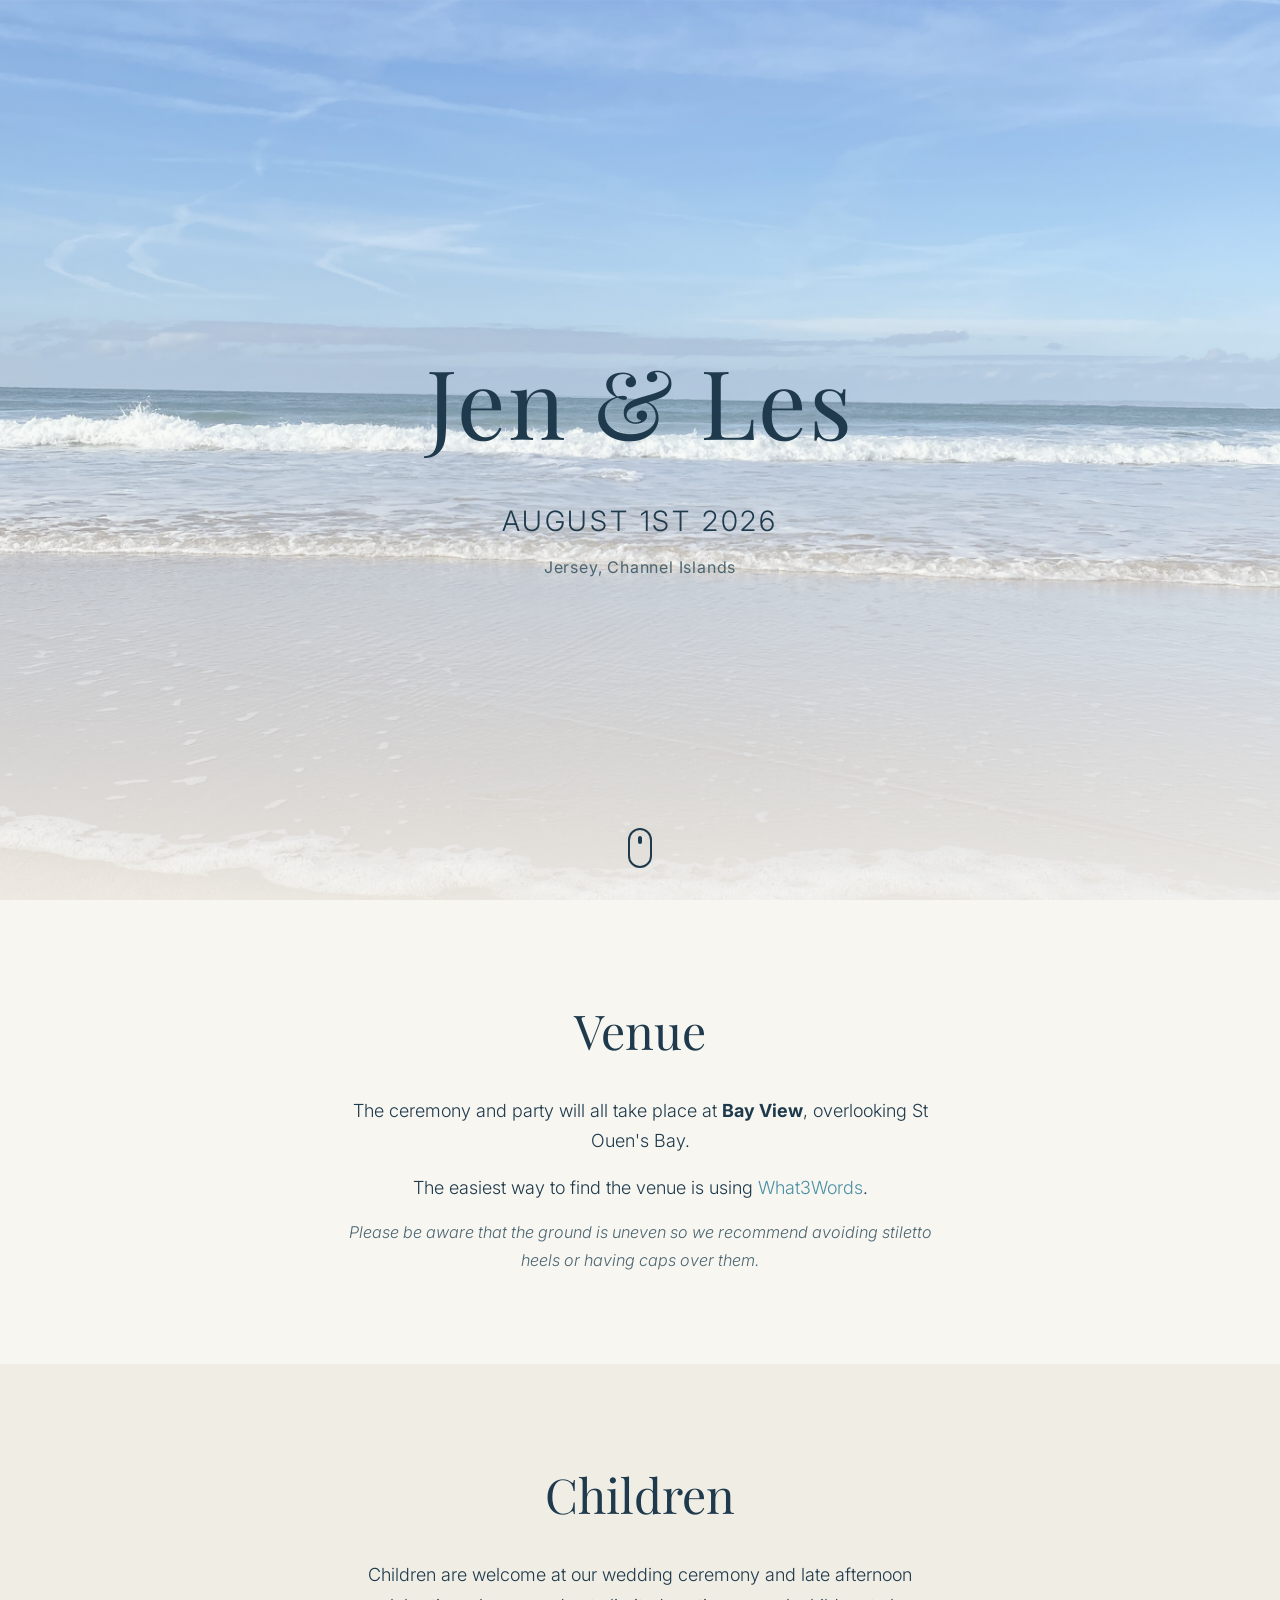
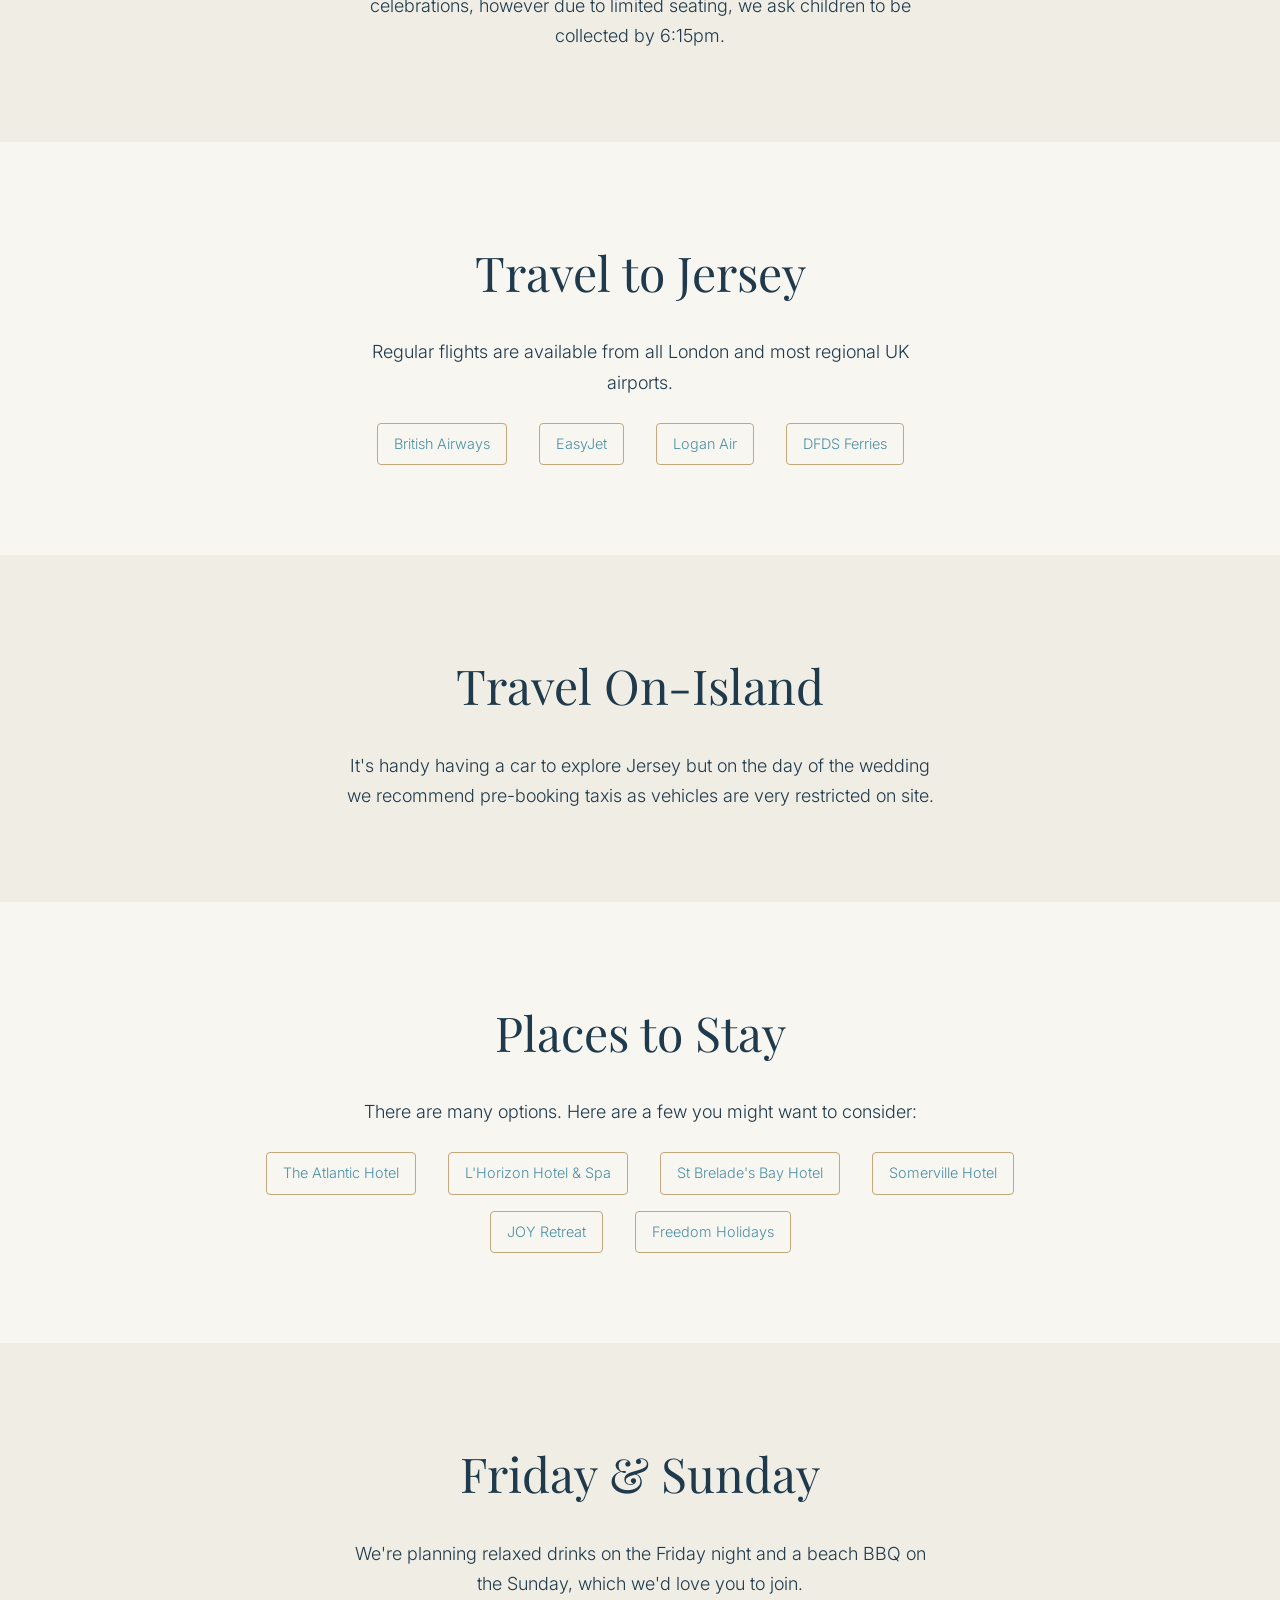
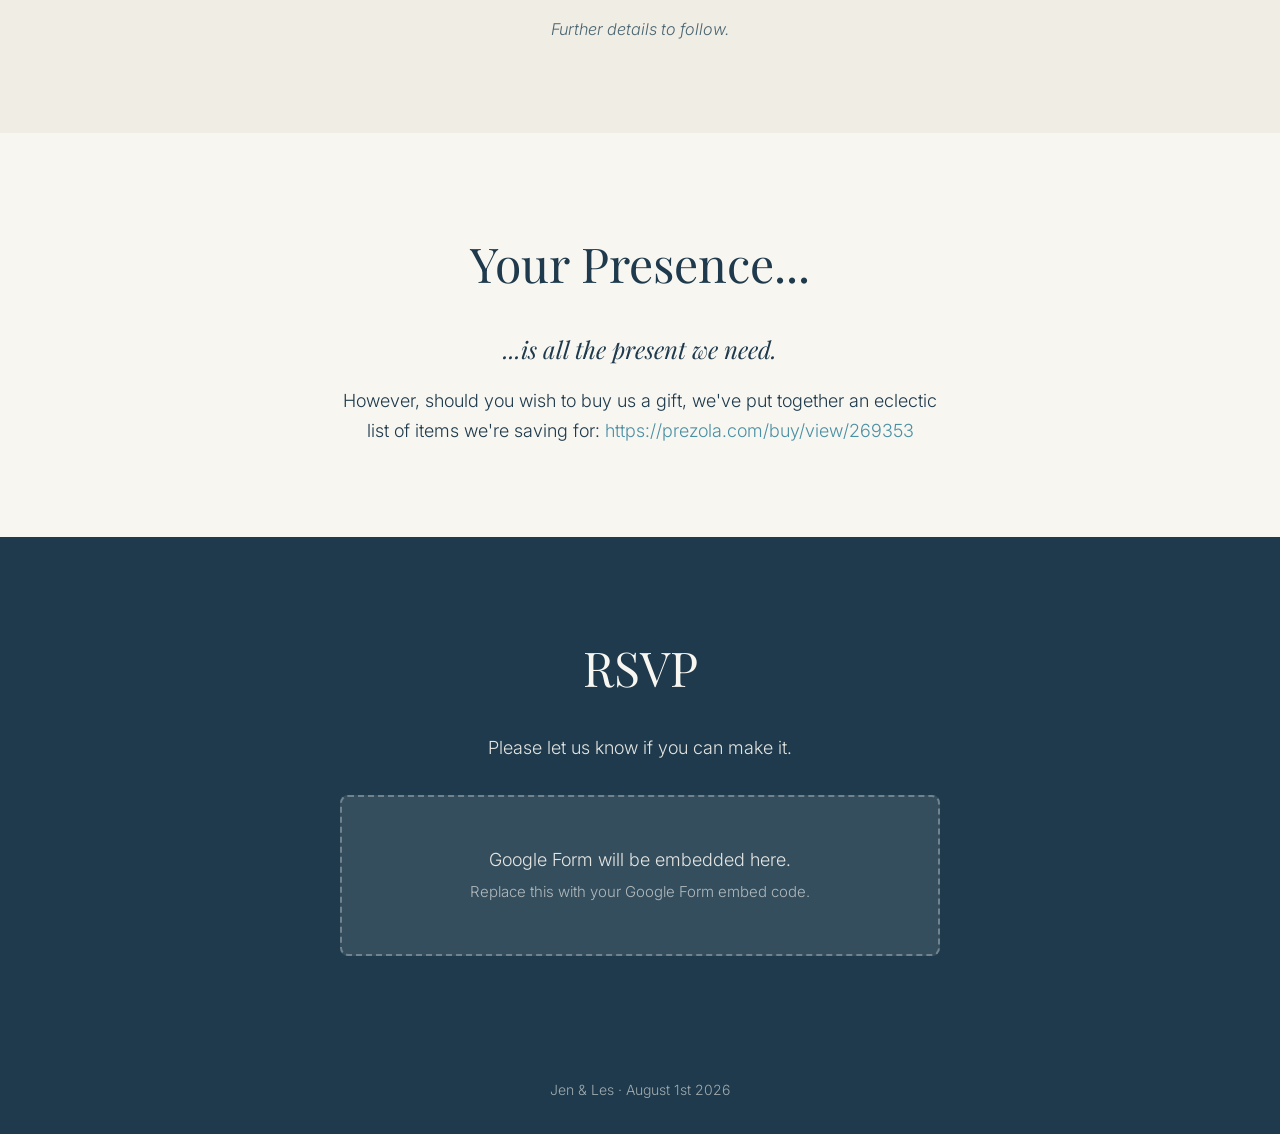
==== docs/index.html @ fc57c2e5 "Move gh pages folder" ====
<!DOCTYPE html>
<html lang="en">
<head>
  <meta charset="UTF-8">
  <meta name="viewport" content="width=device-width, initial-scale=1.0">
  <title>Jen & Les | August 1st 2026</title>
  <link rel="preconnect" href="https://fonts.googleapis.com">
  <link rel="preconnect" href="https://fonts.gstatic.com" crossorigin>
  <link href="https://fonts.googleapis.com/css2?family=Playfair+Display:wght@400;500;600&family=Inter:wght@300;400;500&display=swap" rel="stylesheet">
  <link rel="stylesheet" href="styles.css">
</head>
<body>
  <!-- Navigation -->
  <nav class="nav" id="nav">
    <div class="nav-inner">
      <a href="#venue">Venue</a>
      <a href="#travel">Travel</a>
      <a href="#stay">Stay</a>
      <a href="#weekend">Weekend</a>
      <a href="#rsvp">RSVP</a>
    </div>
  </nav>

  <!-- Hero Section -->
  <header class="hero" id="hero">
    <div class="hero-image-container">
      <img src="assets/IMG_8359.jpg" alt="Jersey beach" class="hero-image">
    </div>
    <div class="hero-content">
      <h1 class="hero-names">Jen & Les</h1>
      <p class="hero-date">August 1st 2026</p>
      <p class="hero-location">Jersey, Channel Islands</p>
    </div>
    <div class="scroll-indicator">
      <span></span>
    </div>
  </header>

  <main>
    <!-- Venue Section -->
    <section class="section" id="venue">
      <div class="section-content reveal">
        <h2>Venue</h2>
        <p>The ceremony and party will all take place at <strong>Bay View</strong>, overlooking St Ouen's Bay.</p>
        <p>The easiest way to find the venue is using <a href="https://what3words.com" target="_blank" rel="noopener">What3Words</a>.</p>
        <p class="note">Please be aware that the ground is uneven so we recommend avoiding stiletto heels or having caps over them.</p>
      </div>
    </section>

    <!-- Children Section -->
    <section class="section section-alt" id="children">
      <div class="section-content reveal">
        <h2>Children</h2>
        <p>Children are welcome at our wedding ceremony and late afternoon celebrations, however due to limited seating, we ask children to be collected by 6:15pm.</p>
      </div>
    </section>

    <!-- Travel Section -->
    <section class="section" id="travel">
      <div class="section-content reveal">
        <h2>Travel to Jersey</h2>
        <p>Regular flights are available from all London and most regional UK airports.</p>
        <div class="links-grid">
          <a href="https://www.britishairways.com" target="_blank" rel="noopener">British Airways</a>
          <a href="https://www.easyjet.com" target="_blank" rel="noopener">EasyJet</a>
          <a href="https://www.loganair.co.uk" target="_blank" rel="noopener">Logan Air</a>
          <a href="https://www.dfds.com" target="_blank" rel="noopener">DFDS Ferries</a>
        </div>
      </div>
    </section>

    <!-- On-Island Travel -->
    <section class="section section-alt" id="on-island">
      <div class="section-content reveal">
        <h2>Travel On-Island</h2>
        <p>It's handy having a car to explore Jersey but on the day of the wedding we recommend pre-booking taxis as vehicles are very restricted on site.</p>
      </div>
    </section>

    <!-- Places to Stay -->
    <section class="section" id="stay">
      <div class="section-content reveal">
        <h2>Places to Stay</h2>
        <p>There are many options. Here are a few you might want to consider:</p>
        <div class="links-grid">
          <a href="https://www.theatlantichotel.com" target="_blank" rel="noopener">The Atlantic Hotel</a>
          <a href="https://www.handpickedhotels.co.uk/lhorizon" target="_blank" rel="noopener">L'Horizon Hotel & Spa</a>
          <a href="https://www.stbreladeshotel.com" target="_blank" rel="noopener">St Brelade's Bay Hotel</a>
          <a href="https://www.somervillejersey.com" target="_blank" rel="noopener">Somerville Hotel</a>
          <a href="https://www.joyretreat.co.uk" target="_blank" rel="noopener">JOY Retreat</a>
          <a href="https://www.freedomholidays.je" target="_blank" rel="noopener">Freedom Holidays</a>
        </div>
      </div>
    </section>

    <!-- Weekend Plans -->
    <section class="section section-alt" id="weekend">
      <div class="section-content reveal">
        <h2>Friday & Sunday</h2>
        <p>We're planning relaxed drinks on the Friday night and a beach BBQ on the Sunday, which we'd love you to join.</p>
        <p class="note">Further details to follow.</p>
      </div>
    </section>

    <!-- Gift Note -->
    <section class="section" id="gift">
      <div class="section-content reveal">
        <h2>Your Presence...</h2>
        <p class="gift-text">...is all the present we need.</p>
        <p>However, should you wish to buy us a gift, we've put together an eclectic list of items we're saving for: <a href="https://prezola.com/buy/view/269353">https://prezola.com/buy/view/269353</a></p>
      </div>
    </section>

    <!-- RSVP Section -->
    <section class="section section-rsvp" id="rsvp">
      <div class="section-content reveal">
        <h2>RSVP</h2>
        <p>Please let us know if you can make it.</p>

        <!-- Google Form placeholder - replace with your embed code -->
        <div class="form-container">
          <p class="form-placeholder">
            Google Form will be embedded here.<br>
            <small>Replace this with your Google Form embed code.</small>
          </p>
          <!--
            To embed your Google Form:
            1. Create form at forms.google.com
            2. Click "Send" > Embed icon (<>)
            3. Copy the iframe code
            4. Replace the div.form-placeholder above with the iframe
          -->
        </div>
      </div>
    </section>
  </main>

  <!-- Footer -->
  <footer class="footer">
    <p>Jen & Les &middot; August 1st 2026</p>
  </footer>

  <script src="script.js"></script>
</body>
</html>
---- docs/styles.css ----
/* CSS Variables - Beach-inspired palette */
:root {
  --color-bg: #f8f6f1;
  --color-bg-alt: #f0ede5;
  --color-text: #1e3a4c;
  --color-text-light: #4a6572;
  --color-accent: #4a90a4;
  --color-accent-hover: #3a7a8e;
  --color-sand: #c4a77d;

  --font-serif: 'Playfair Display', Georgia, serif;
  --font-sans: 'Inter', -apple-system, BlinkMacSystemFont, sans-serif;

  --section-padding: clamp(4rem, 10vh, 8rem);
  --content-width: min(90%, 800px);
}

/* Reset & Base */
*, *::before, *::after {
  box-sizing: border-box;
  margin: 0;
  padding: 0;
}

html {
  scroll-behavior: smooth;
}

body {
  font-family: var(--font-sans);
  font-weight: 300;
  font-size: clamp(1rem, 2.5vw, 1.125rem);
  line-height: 1.7;
  color: var(--color-text);
  background-color: var(--color-bg);
}

/* Navigation */
.nav {
  position: fixed;
  top: 0;
  left: 0;
  right: 0;
  z-index: 100;
  padding: 1rem 2rem;
  background: rgba(248, 246, 241, 0.95);
  backdrop-filter: blur(10px);
  transform: translateY(-100%);
  transition: transform 0.3s ease;
}

.nav.visible {
  transform: translateY(0);
}

.nav-inner {
  max-width: 1200px;
  margin: 0 auto;
  display: flex;
  justify-content: center;
  gap: 2rem;
}

.nav a {
  color: var(--color-text);
  text-decoration: none;
  font-size: 0.875rem;
  font-weight: 400;
  letter-spacing: 0.05em;
  text-transform: uppercase;
  transition: color 0.2s ease;
}

.nav a:hover {
  color: var(--color-accent);
}

/* Hero Section */
.hero {
  position: relative;
  height: 100vh;
  min-height: 600px;
  display: flex;
  align-items: center;
  justify-content: center;
  overflow: hidden;
}

.hero-image-container {
  position: absolute;
  inset: 0;
  z-index: -1;
}

.hero-image {
  width: 100%;
  height: 100%;
  object-fit: cover;
  object-position: center;
  transform: scale(1.1);
  transition: transform 0.1s ease-out;
}

.hero::after {
  content: '';
  position: absolute;
  inset: 0;
  background: linear-gradient(
    to bottom,
    rgba(248, 246, 241, 0.3) 0%,
    rgba(248, 246, 241, 0.5) 50%,
    rgba(248, 246, 241, 0.9) 100%
  );
  z-index: -1;
}

.hero-content {
  text-align: center;
  padding: 2rem;
}

.hero-names {
  font-family: var(--font-serif);
  font-size: clamp(3rem, 10vw, 6rem);
  font-weight: 400;
  letter-spacing: 0.02em;
  margin-bottom: 1rem;
  color: var(--color-text);
}

.hero-date {
  font-size: clamp(1.25rem, 3vw, 1.75rem);
  font-weight: 300;
  letter-spacing: 0.1em;
  text-transform: uppercase;
  margin-bottom: 0.5rem;
  color: var(--color-text);
}

.hero-location {
  font-size: 1rem;
  font-weight: 400;
  color: var(--color-text-light);
  letter-spacing: 0.05em;
}

/* Scroll Indicator */
.scroll-indicator {
  position: absolute;
  bottom: 2rem;
  left: 50%;
  transform: translateX(-50%);
}

.scroll-indicator span {
  display: block;
  width: 24px;
  height: 40px;
  border: 2px solid var(--color-text);
  border-radius: 12px;
  position: relative;
}

.scroll-indicator span::after {
  content: '';
  position: absolute;
  top: 6px;
  left: 50%;
  transform: translateX(-50%);
  width: 4px;
  height: 8px;
  background: var(--color-text);
  border-radius: 2px;
  animation: scroll-hint 2s ease-in-out infinite;
}

@keyframes scroll-hint {
  0%, 100% { opacity: 1; transform: translateX(-50%) translateY(0); }
  50% { opacity: 0.3; transform: translateX(-50%) translateY(10px); }
}

/* Sections */
.section {
  padding: var(--section-padding) 0;
  background: var(--color-bg);
}

.section-alt {
  background: var(--color-bg-alt);
}

.section-content {
  width: var(--content-width);
  margin: 0 auto;
  text-align: center;
}

/* Reveal Animation */
.reveal {
  opacity: 0;
  transform: translateY(30px);
  transition: opacity 0.8s ease, transform 0.8s ease;
}

.reveal.active {
  opacity: 1;
  transform: translateY(0);
}

/* Typography */
h2 {
  font-family: var(--font-serif);
  font-size: clamp(2rem, 5vw, 3rem);
  font-weight: 400;
  margin-bottom: 1.5rem;
  color: var(--color-text);
}

p {
  margin-bottom: 1rem;
  max-width: 600px;
  margin-left: auto;
  margin-right: auto;
}

p:last-child {
  margin-bottom: 0;
}

.note {
  font-size: 0.9em;
  color: var(--color-text-light);
  font-style: italic;
}

.gift-text {
  font-family: var(--font-serif);
  font-size: 1.5rem;
  font-style: italic;
}

/* Links */
a {
  color: var(--color-accent);
  text-decoration: none;
  transition: color 0.2s ease;
}

a:hover {
  color: var(--color-accent-hover);
}

/* Links Grid */
.links-grid {
  display: flex;
  flex-wrap: wrap;
  justify-content: center;
  gap: 1rem 2rem;
  margin-top: 1.5rem;
}

.links-grid a {
  padding: 0.5rem 1rem;
  border: 1px solid var(--color-sand);
  border-radius: 4px;
  font-size: 0.9rem;
  transition: all 0.2s ease;
}

.links-grid a:hover {
  background: var(--color-accent);
  border-color: var(--color-accent);
  color: white;
}

/* RSVP Section */
.section-rsvp {
  background: var(--color-text);
  color: var(--color-bg);
}

.section-rsvp h2 {
  color: var(--color-bg);
}

.section-rsvp p {
  color: rgba(248, 246, 241, 0.9);
}

.form-container {
  margin-top: 2rem;
  width: 100%;
  max-width: 640px;
  margin-left: auto;
  margin-right: auto;
}

.form-container iframe {
  width: 100%;
  min-height: 800px;
  border: none;
  border-radius: 8px;
  background: white;
}

.form-placeholder {
  padding: 3rem 2rem;
  background: rgba(255, 255, 255, 0.1);
  border: 2px dashed rgba(255, 255, 255, 0.3);
  border-radius: 8px;
}

.form-placeholder small {
  opacity: 0.7;
}

/* Footer */
.footer {
  padding: 2rem;
  text-align: center;
  background: var(--color-text);
  color: rgba(248, 246, 241, 0.6);
  font-size: 0.875rem;
}

/* Responsive */
@media (max-width: 768px) {
  .nav-inner {
    gap: 1rem;
  }

  .nav a {
    font-size: 0.75rem;
  }

  .links-grid {
    flex-direction: column;
    gap: 0.75rem;
  }

  .links-grid a {
    width: 100%;
    max-width: 280px;
  }
}

@media (max-width: 480px) {
  .nav-inner {
    gap: 0.5rem;
    flex-wrap: wrap;
    justify-content: center;
  }
}
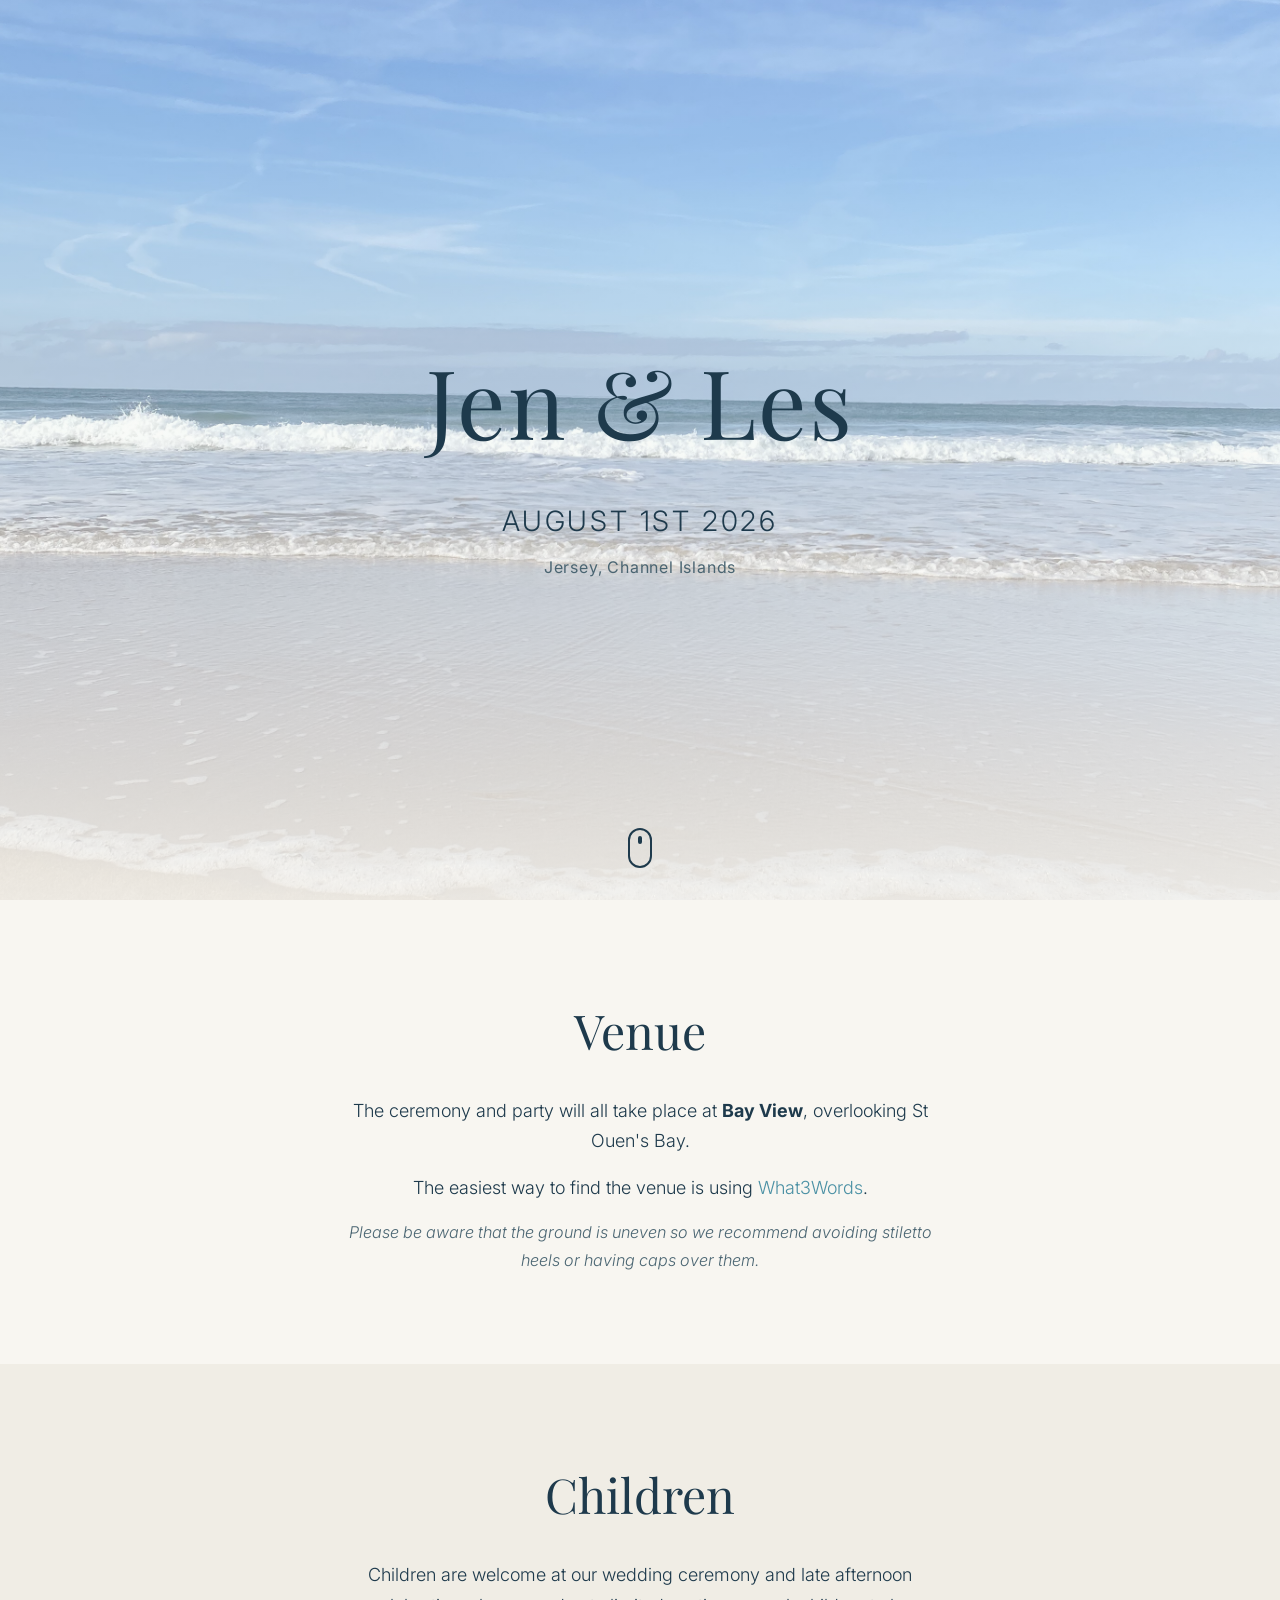
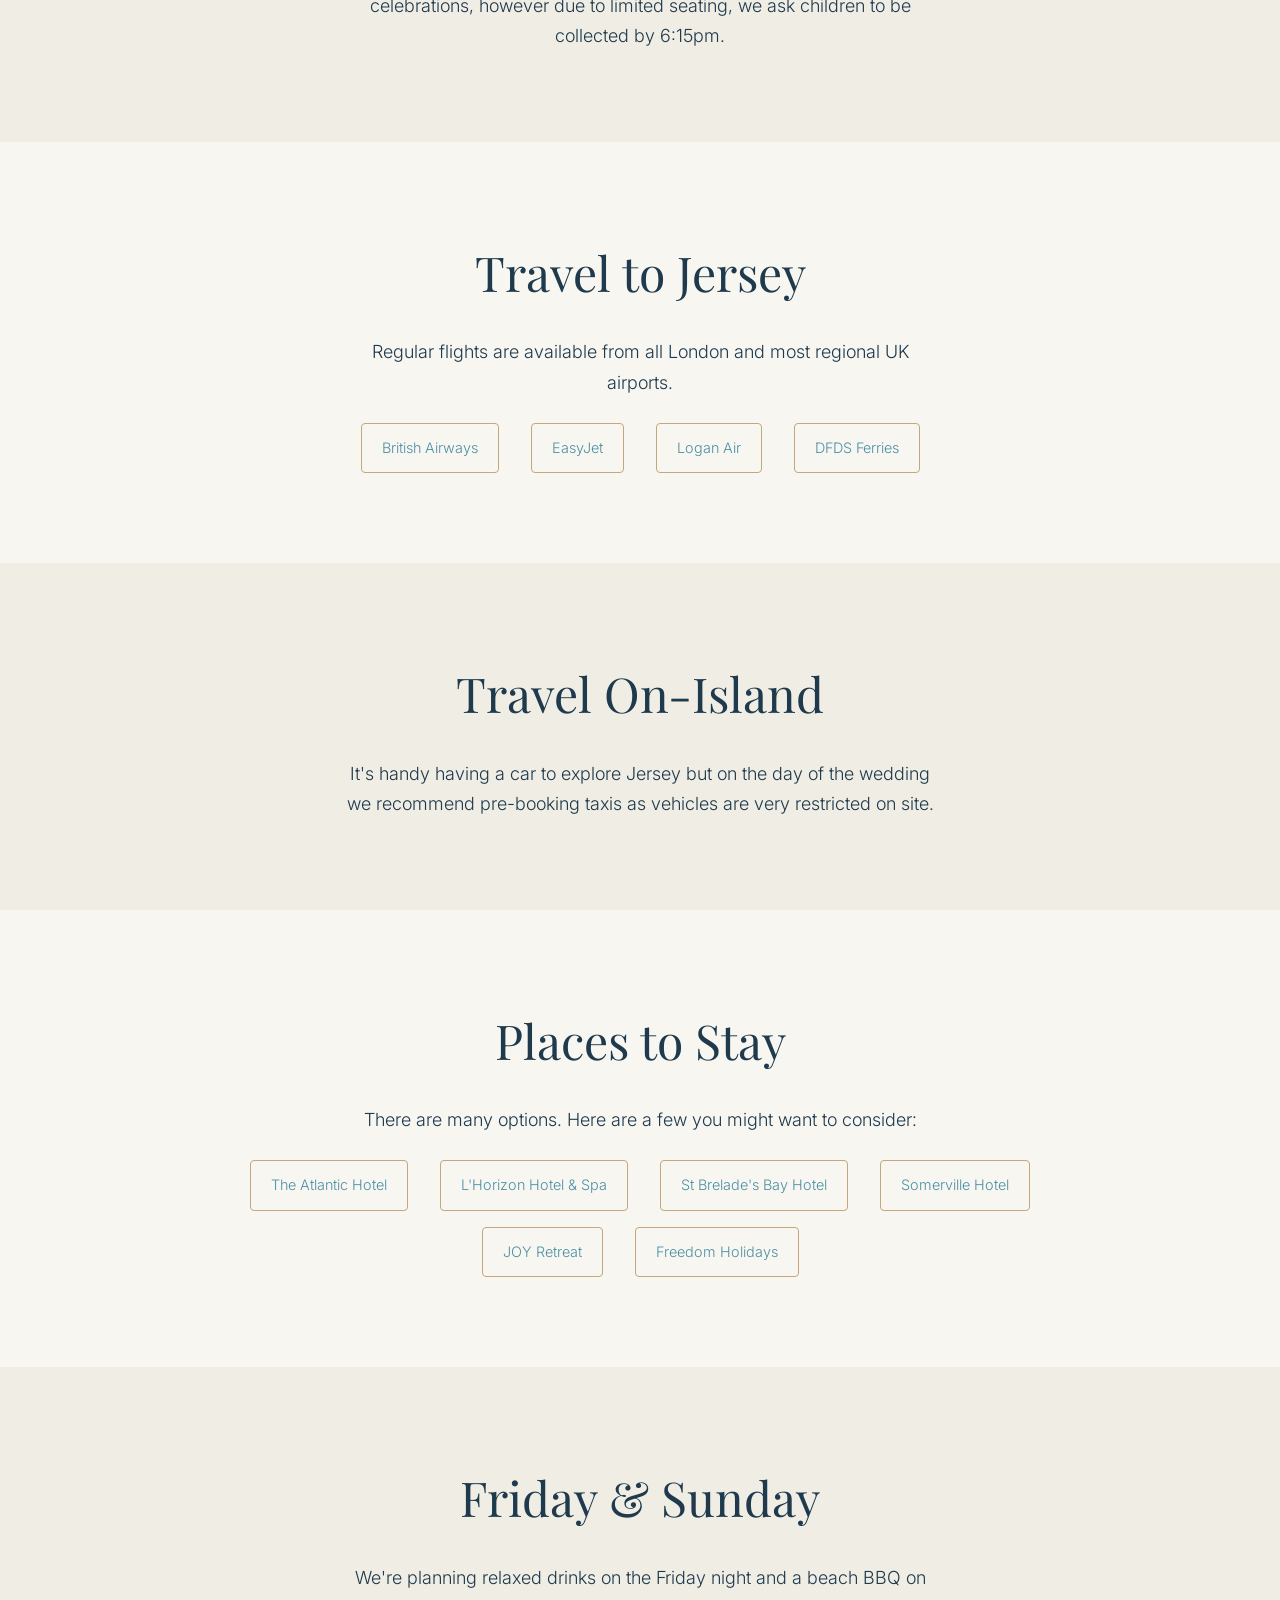
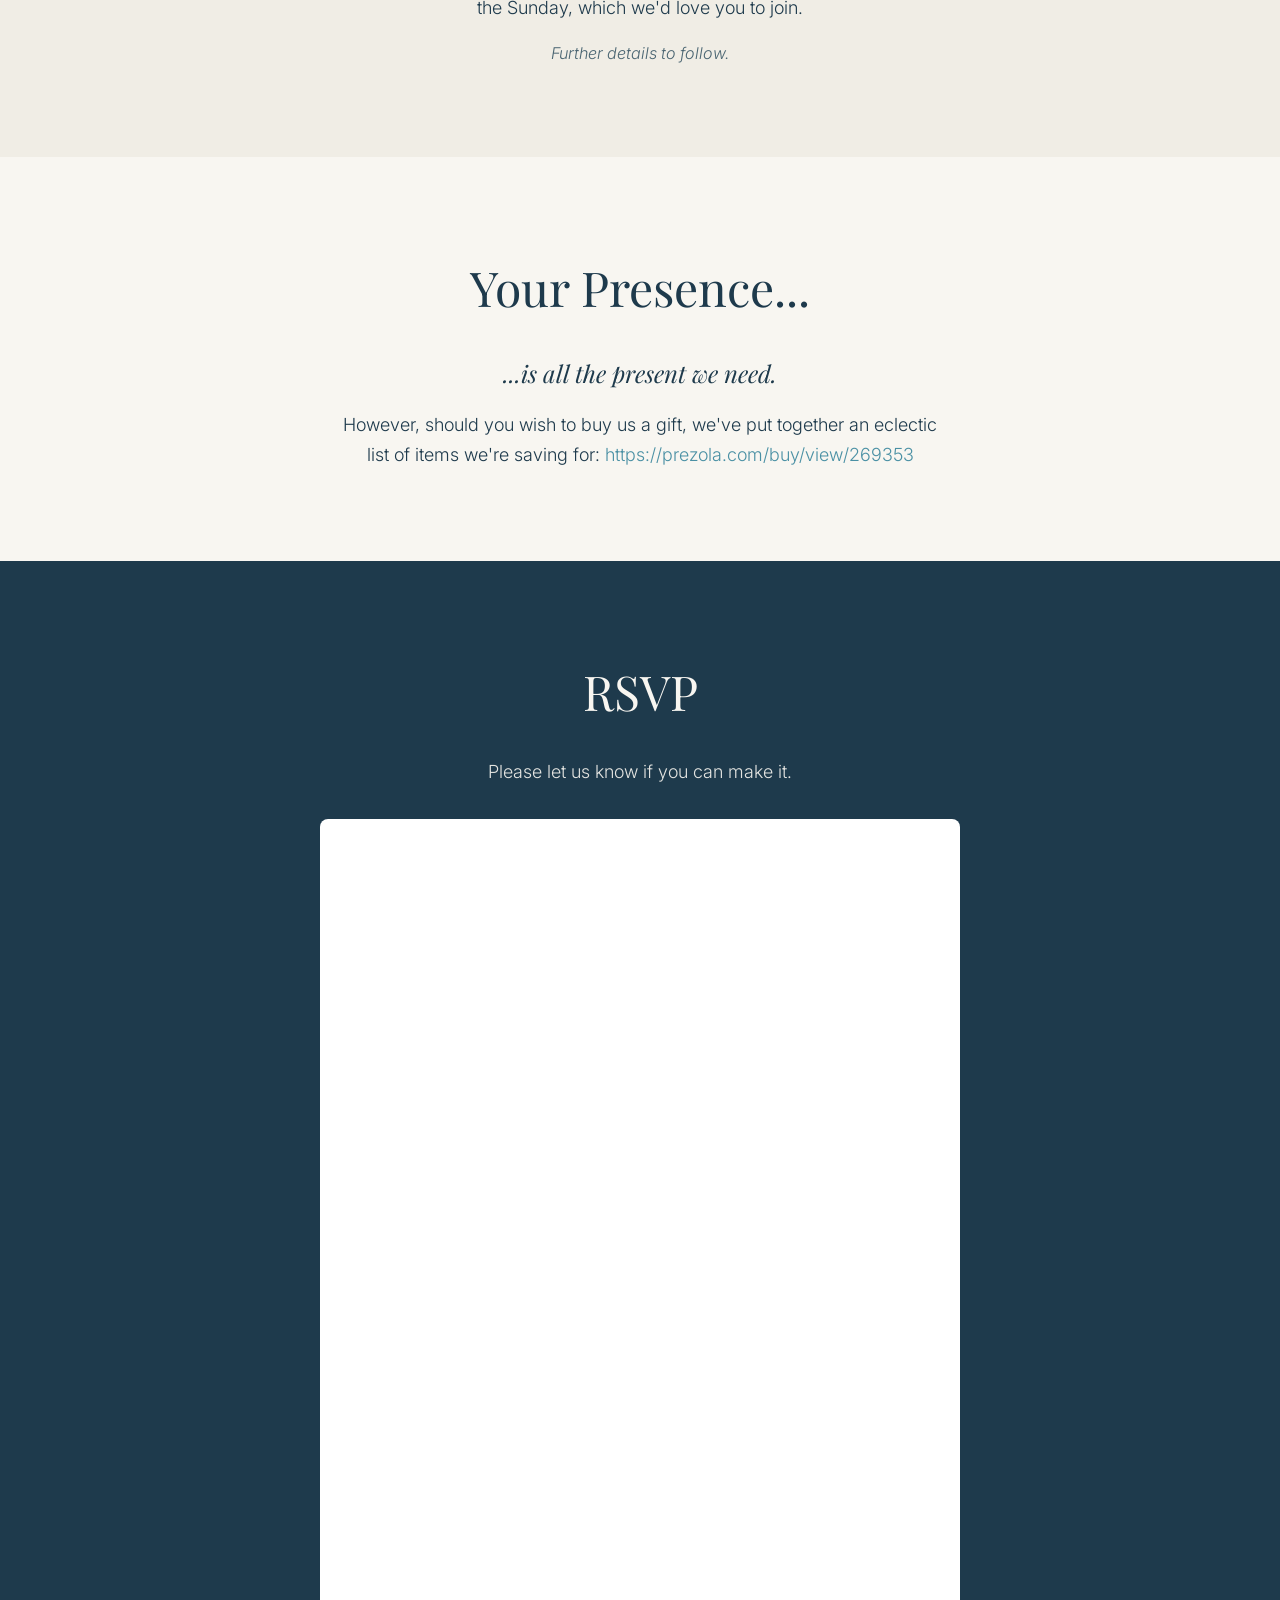
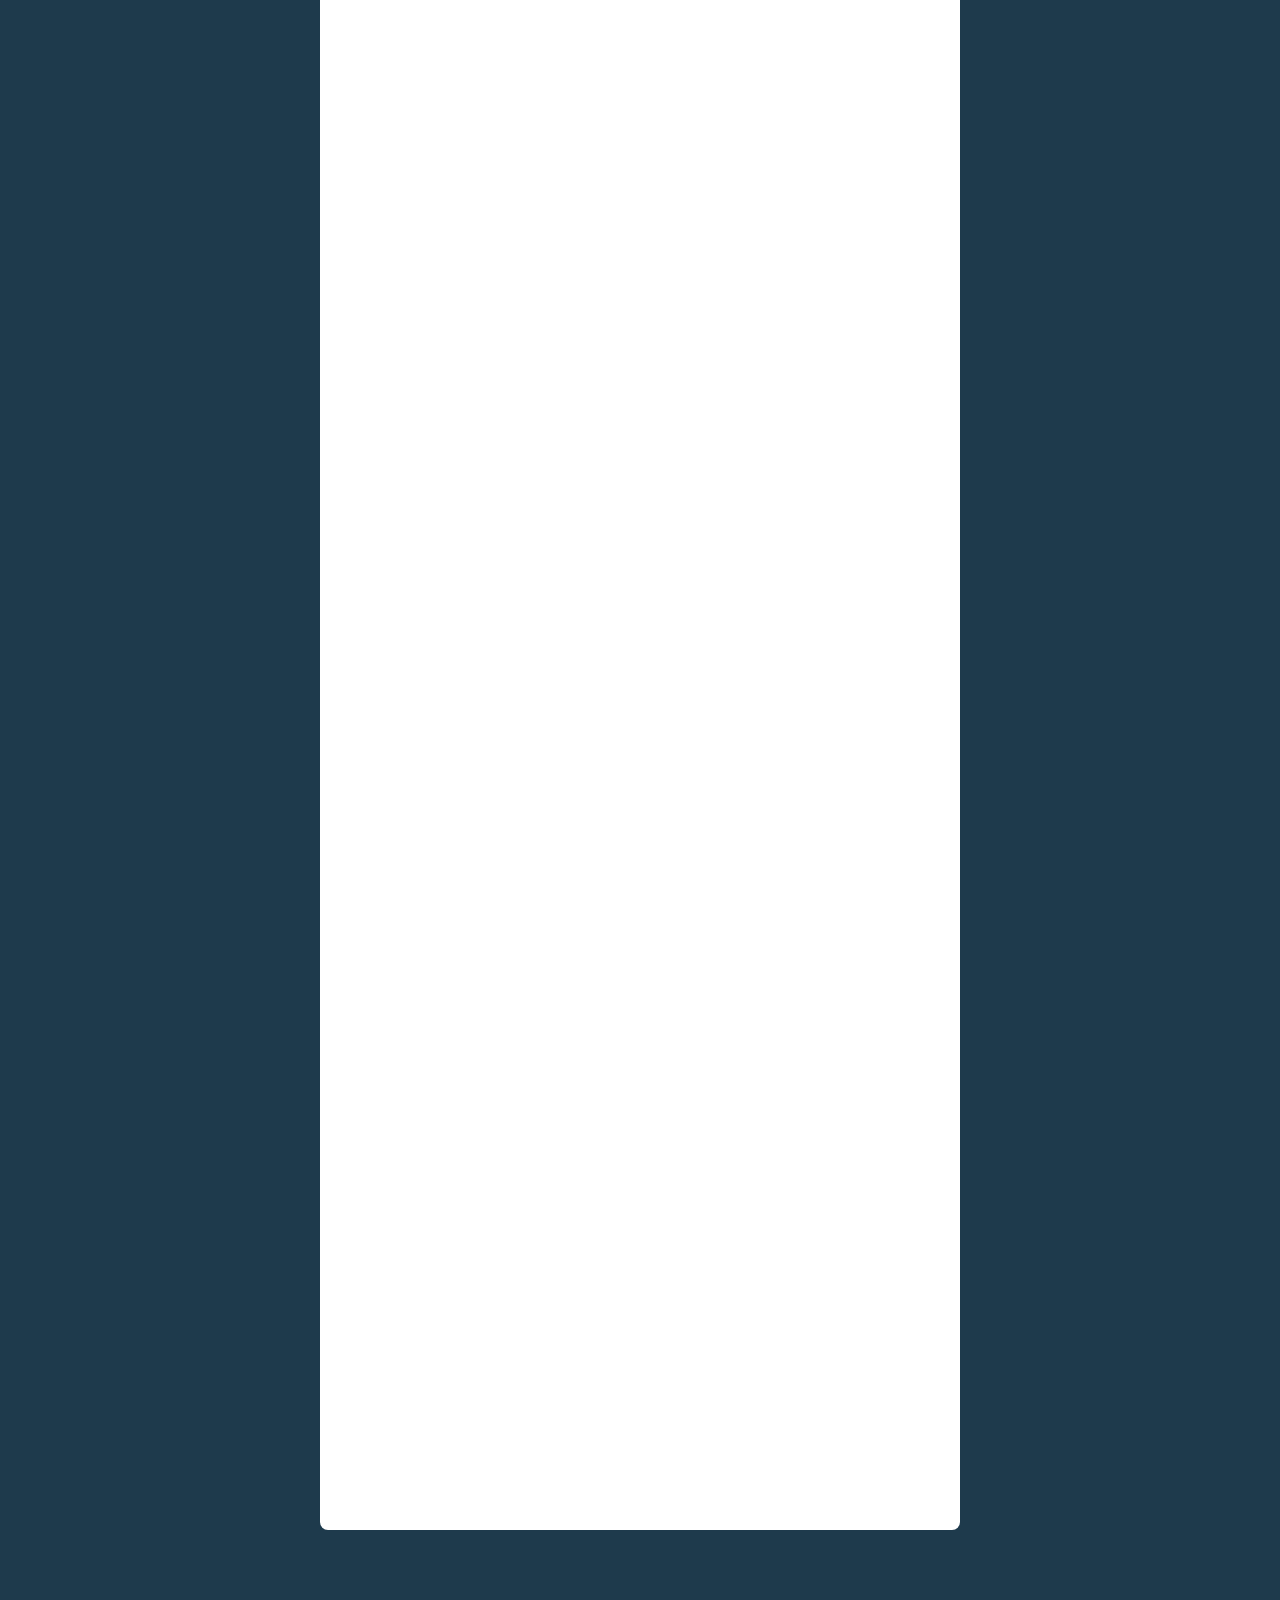
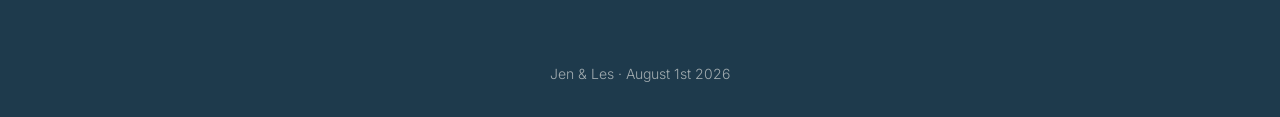
==== commit ccdfc582: "Adding RSVP form" ====
--- a/docs/index.html
+++ b/docs/index.html
@@ -119,17 +119,7 @@
 
         <!-- Google Form placeholder - replace with your embed code -->
         <div class="form-container">
-          <p class="form-placeholder">
-            Google Form will be embedded here.<br>
-            <small>Replace this with your Google Form embed code.</small>
-          </p>
-          <!--
-            To embed your Google Form:
-            1. Create form at forms.google.com
-            2. Click "Send" > Embed icon (<>)
-            3. Copy the iframe code
-            4. Replace the div.form-placeholder above with the iframe
-          -->
+          <iframe src="https://docs.google.com/forms/d/e/1FAIpQLScDD2tnf_MlMa_CVuZrxenxAISBr8o9KauTwJWW83xumMVMVA/viewform?embedded=true" width="640" height="2311" frameborder="0" marginheight="0" marginwidth="0">Loading…</iframe>
         </div>
       </div>
     </section>
--- a/docs/styles.css
+++ b/docs/styles.css
@@ -42,9 +42,10 @@
   left: 0;
   right: 0;
   z-index: 100;
-  padding: 1rem 2rem;
+  padding: 1rem clamp(1rem, 4vw, 2rem);
   background: rgba(248, 246, 241, 0.95);
   backdrop-filter: blur(10px);
+  -webkit-backdrop-filter: blur(10px);
   transform: translateY(-100%);
   transition: transform 0.3s ease;
 }
@@ -64,11 +65,15 @@
 .nav a {
   color: var(--color-text);
   text-decoration: none;
-  font-size: 0.875rem;
+  font-size: clamp(0.7rem, 2vw, 0.875rem);
   font-weight: 400;
   letter-spacing: 0.05em;
   text-transform: uppercase;
   transition: color 0.2s ease;
+  padding: 0.5rem 0.25rem;
+  min-height: 44px;
+  display: flex;
+  align-items: center;
 }
 
 .nav a:hover {
@@ -79,7 +84,8 @@
 .hero {
   position: relative;
   height: 100vh;
-  min-height: 600px;
+  height: 100svh; /* Modern browsers: accounts for mobile browser chrome */
+  min-height: 500px;
   display: flex;
   align-items: center;
   justify-content: center;
@@ -244,6 +250,8 @@
   color: var(--color-accent);
   text-decoration: none;
   transition: color 0.2s ease;
+  word-break: break-word;
+  overflow-wrap: break-word;
 }
 
 a:hover {
@@ -260,11 +268,15 @@
 }
 
 .links-grid a {
-  padding: 0.5rem 1rem;
+  padding: 0.75rem 1.25rem;
   border: 1px solid var(--color-sand);
   border-radius: 4px;
   font-size: 0.9rem;
   transition: all 0.2s ease;
+  min-height: 44px;
+  display: flex;
+  align-items: center;
+  justify-content: center;
 }
 
 .links-grid a:hover {
@@ -326,28 +338,78 @@
 /* Responsive */
 @media (max-width: 768px) {
   .nav-inner {
-    gap: 1rem;
-  }
-
-  .nav a {
-    font-size: 0.75rem;
+    gap: 0.75rem;
   }
 
   .links-grid {
     flex-direction: column;
+    align-items: center;
     gap: 0.75rem;
   }
 
   .links-grid a {
     width: 100%;
-    max-width: 280px;
+    max-width: 300px;
+  }
+
+  .hero-content {
+    padding: 1.5rem;
+  }
+
+  .form-container iframe {
+    min-height: 600px;
+  }
+
+  .gift-text {
+    font-size: 1.25rem;
   }
 }
 
 @media (max-width: 480px) {
   .nav-inner {
-    gap: 0.5rem;
+    gap: 0.25rem 0.5rem;
     flex-wrap: wrap;
     justify-content: center;
   }
-}
+
+  .hero {
+    min-height: 400px;
+  }
+
+  .hero-content {
+    padding: 1rem;
+  }
+
+  .section-content {
+    padding-left: 1rem;
+    padding-right: 1rem;
+  }
+
+  .section-rsvp .section-content {
+    padding-left: 0;
+    padding-right: 0;
+  }
+
+  .form-placeholder {
+    padding: 2rem 1rem;
+  }
+
+  .scroll-indicator {
+    bottom: 1rem;
+  }
+}
+
+/* Landscape phones */
+@media (max-height: 500px) and (orientation: landscape) {
+  .hero {
+    min-height: 100svh;
+  }
+
+  .hero-names {
+    font-size: clamp(2rem, 8vw, 4rem);
+  }
+
+  .scroll-indicator {
+    display: none;
+  }
+}
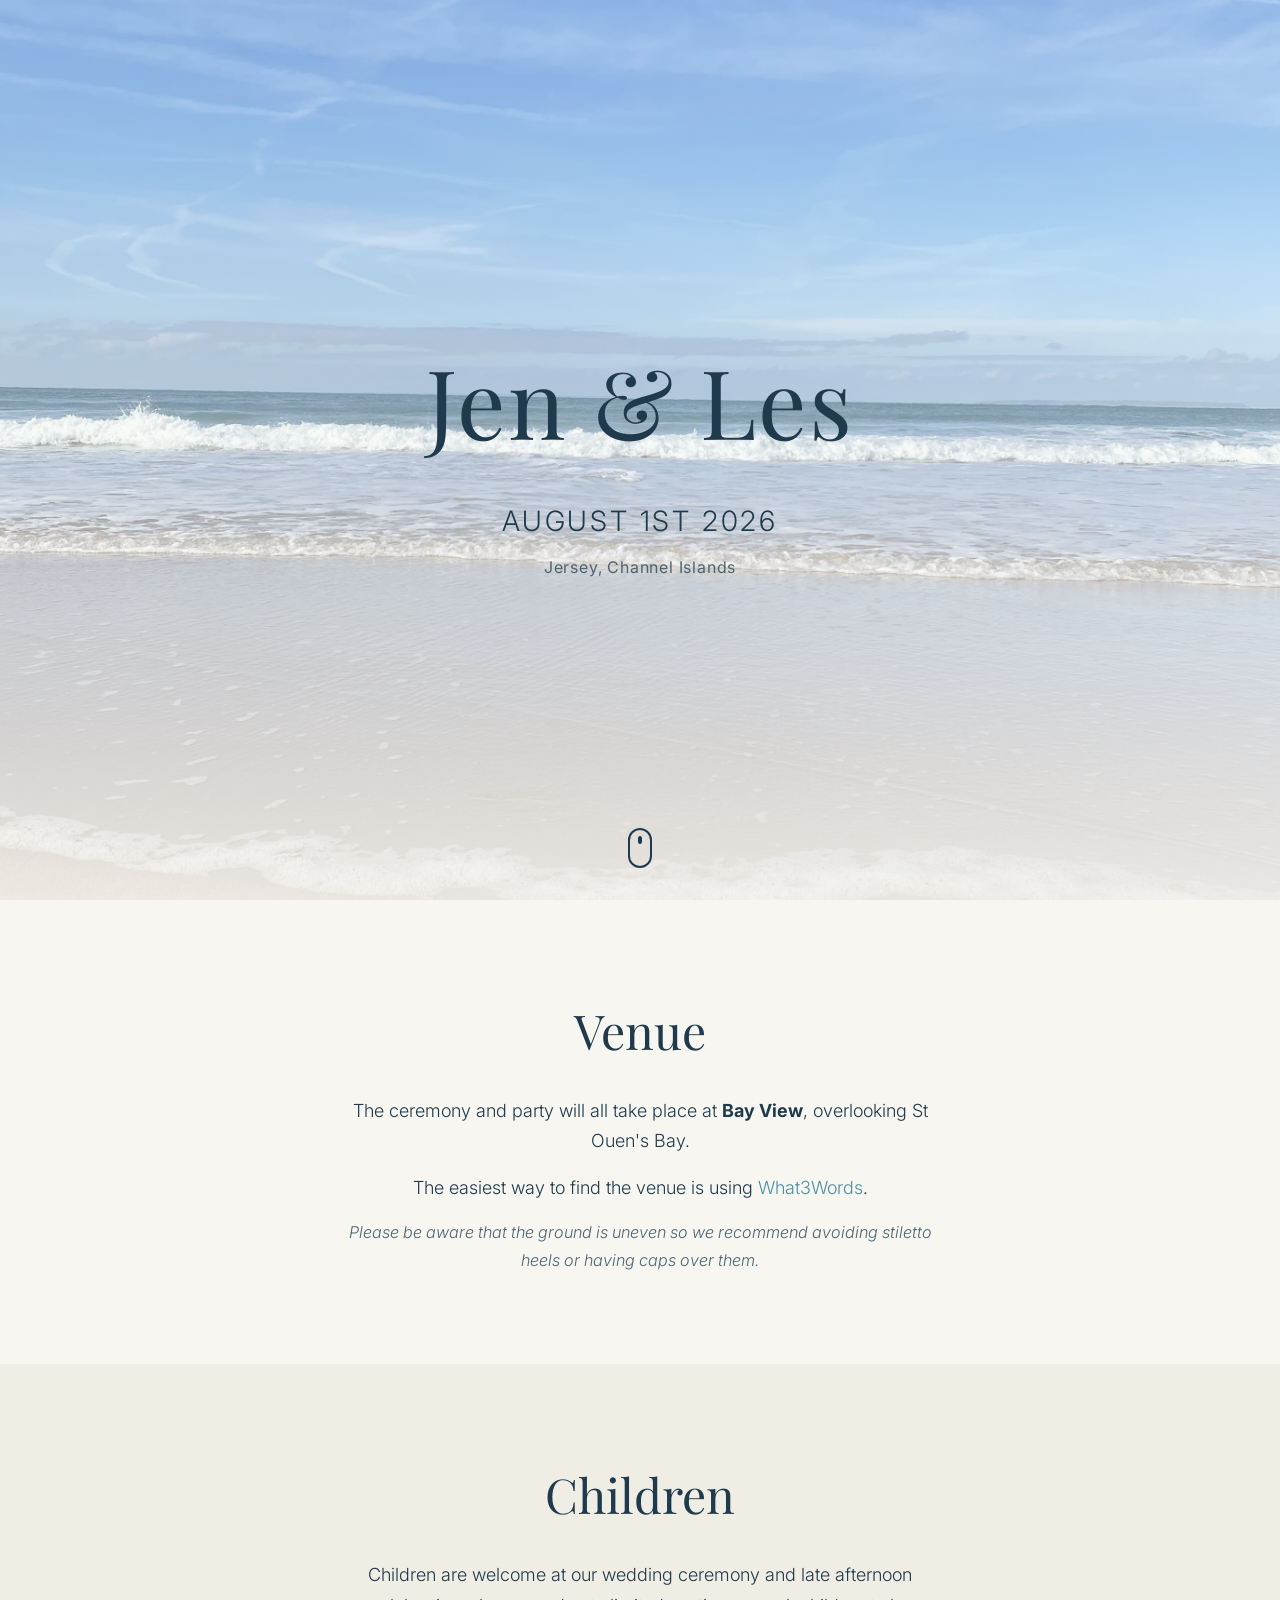
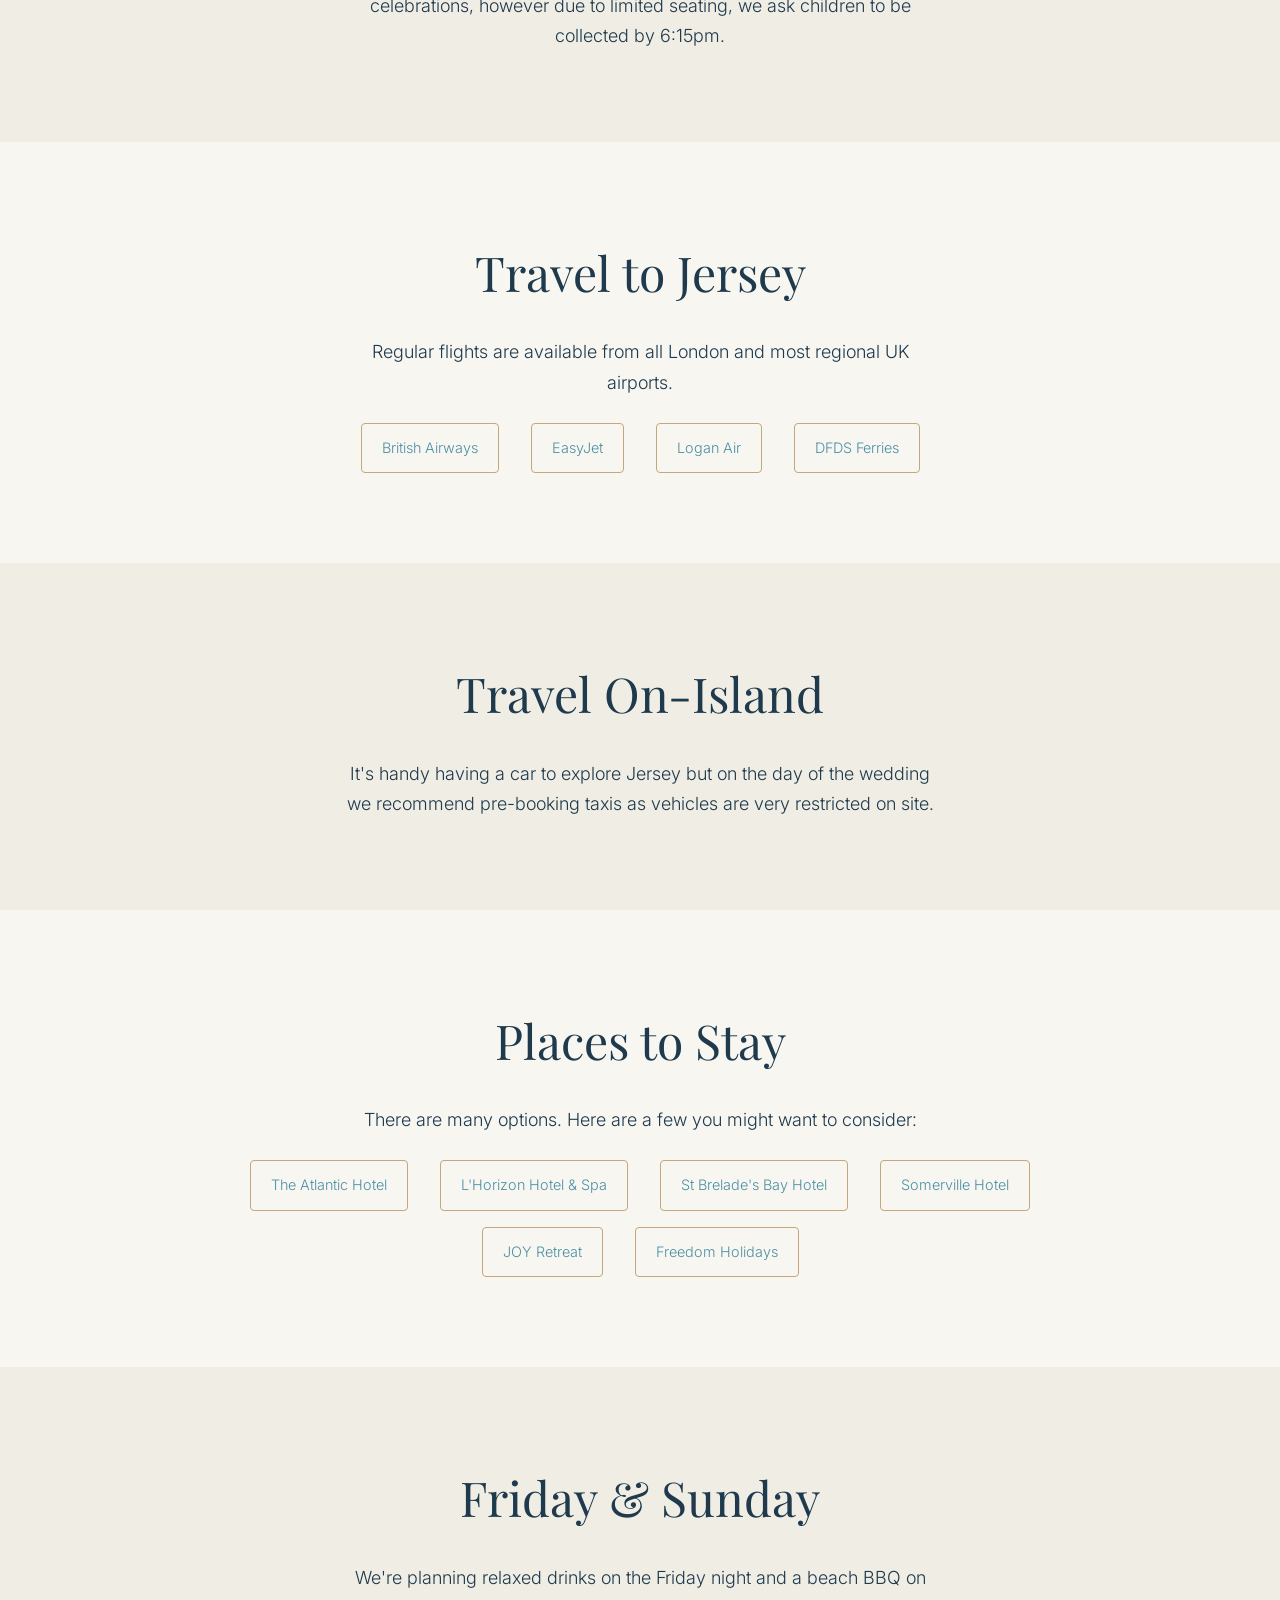
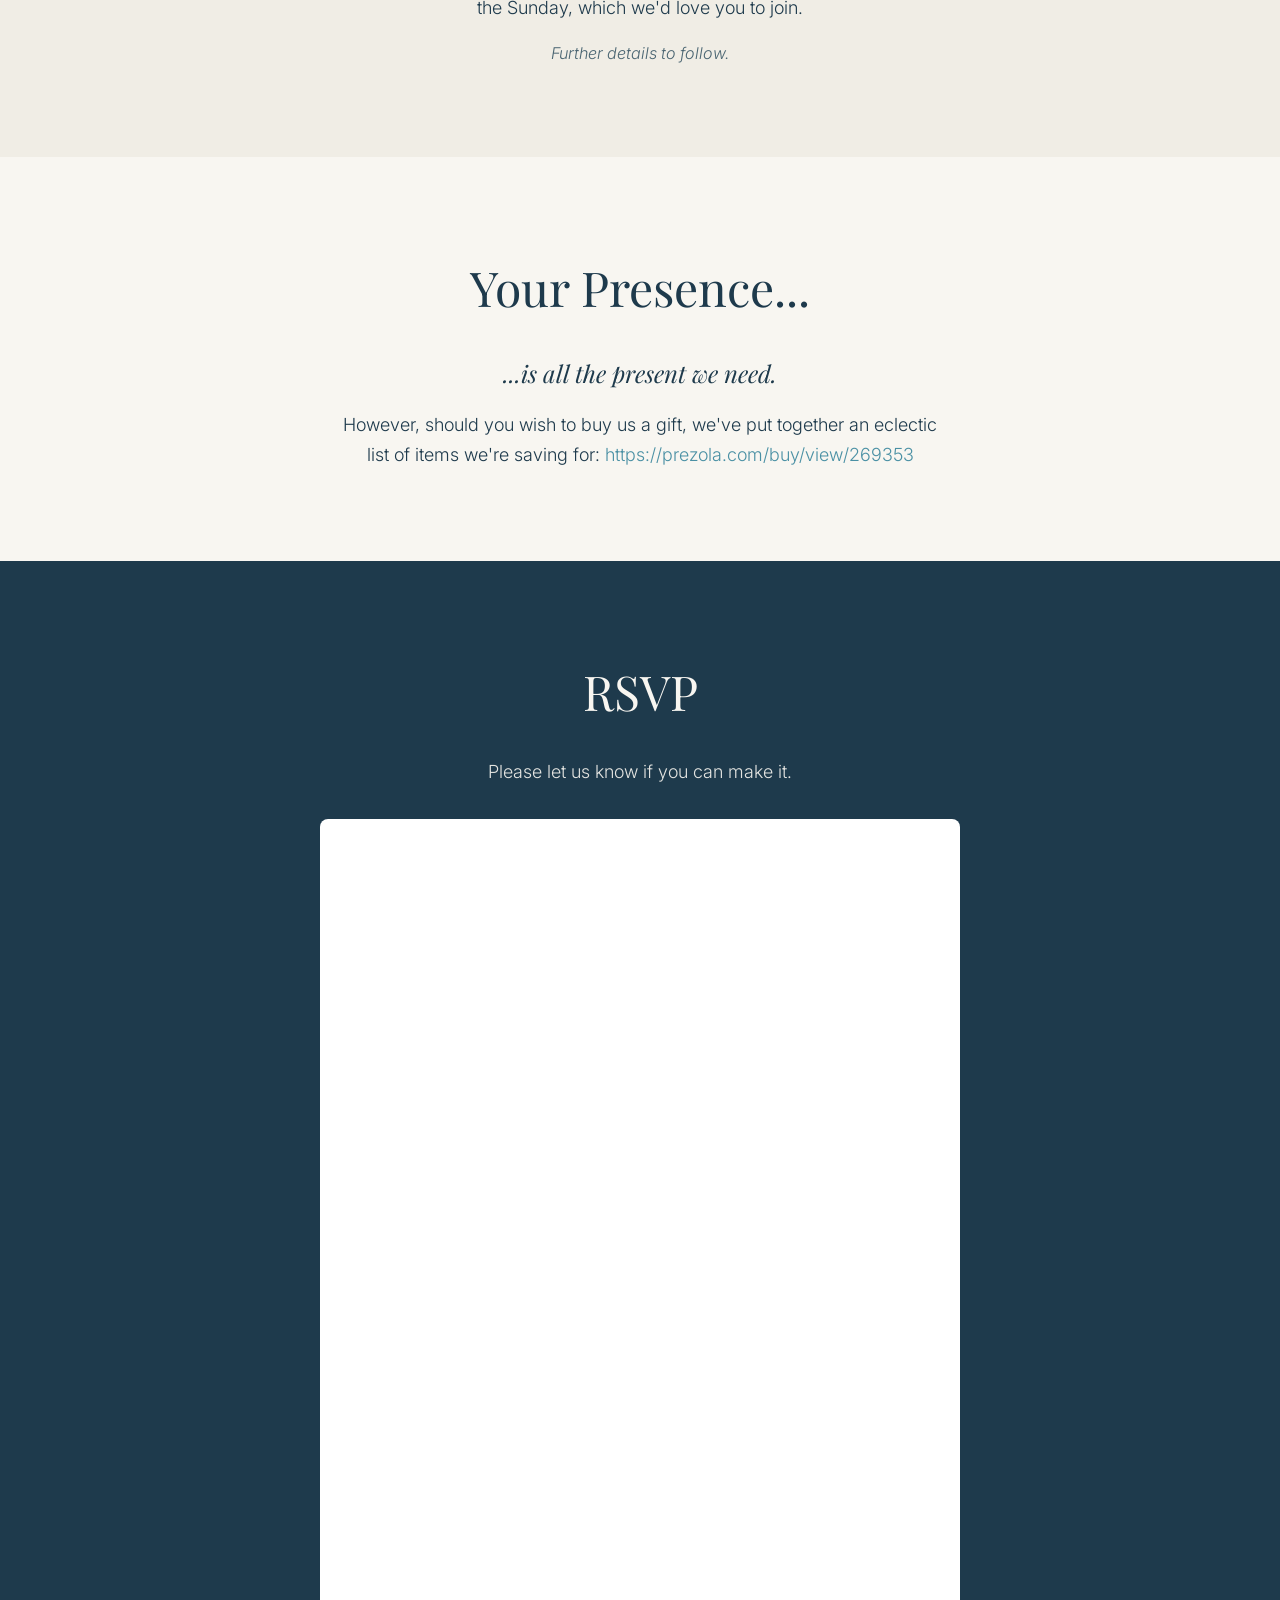
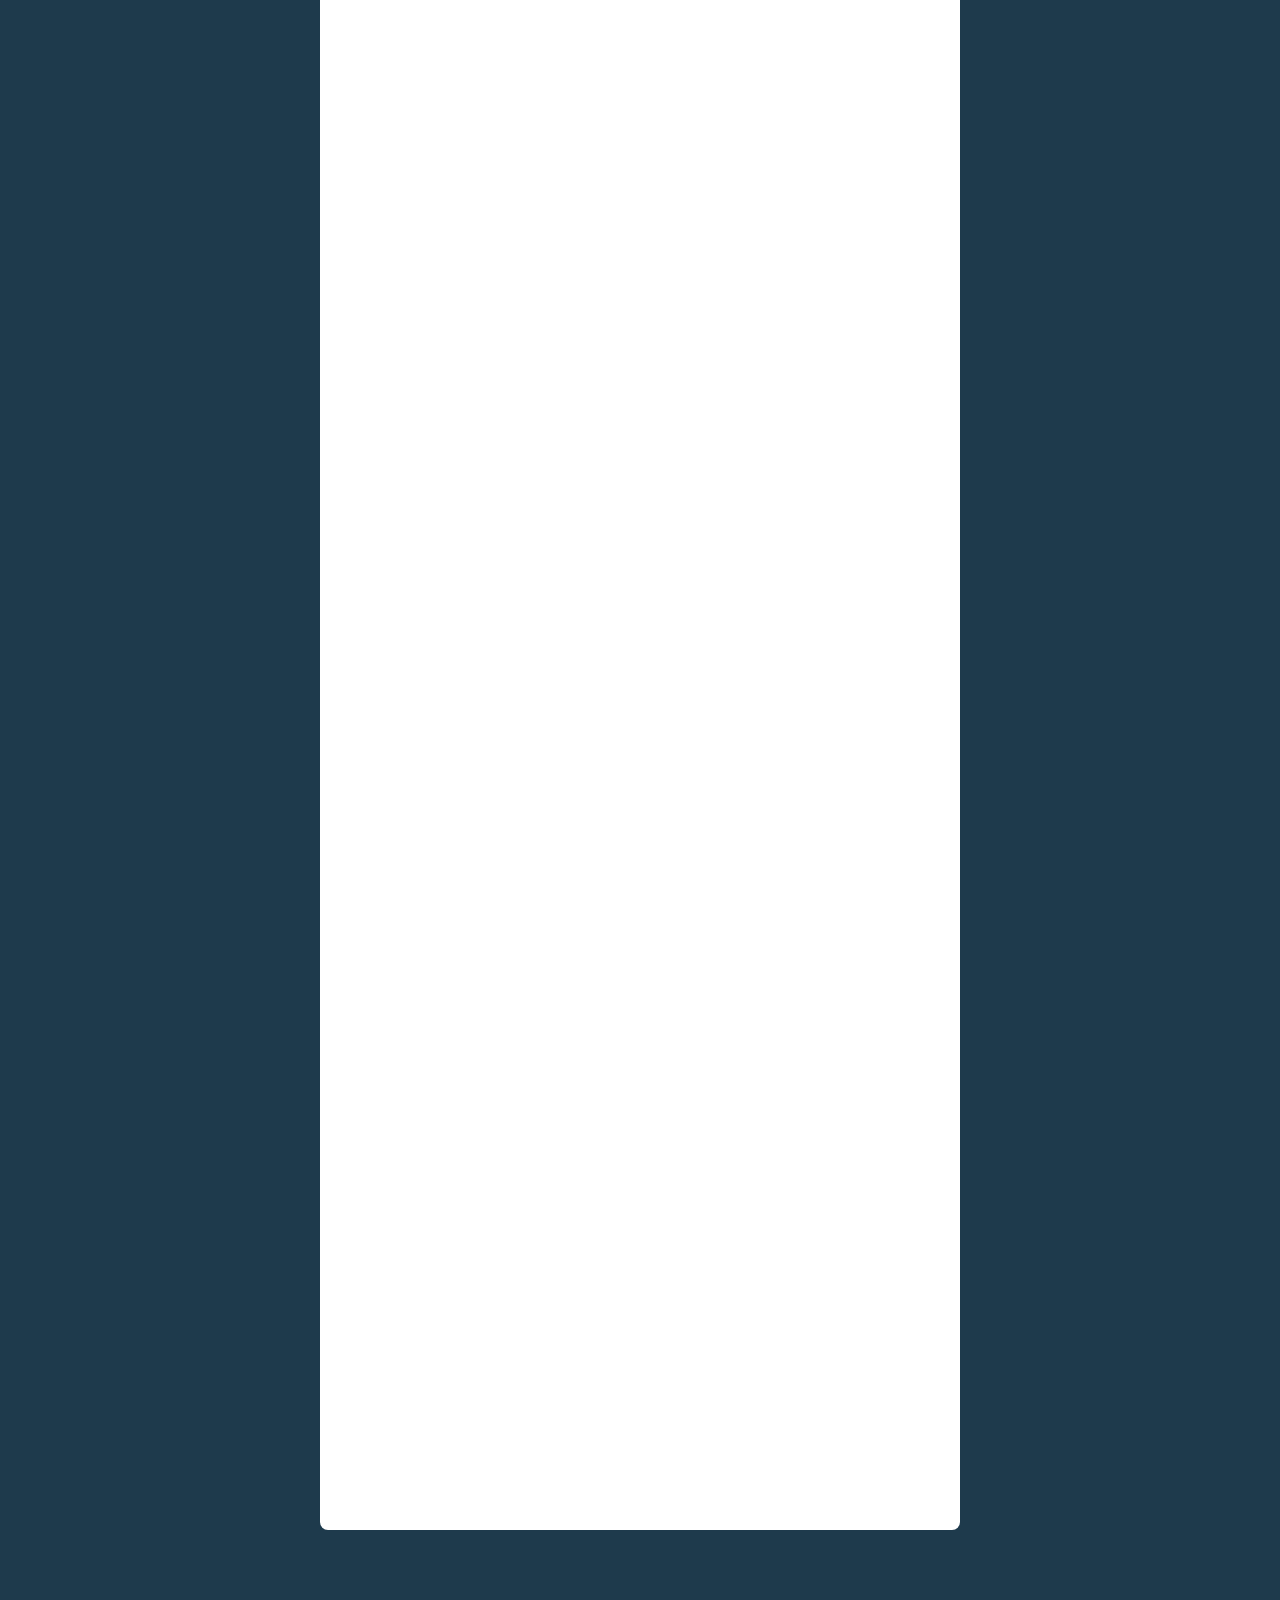
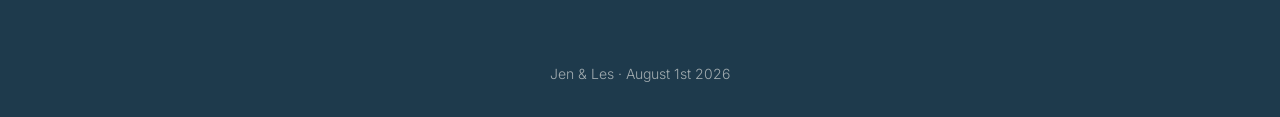
==== commit df3710b0: "Add favicon and compress photo" ====
--- a/docs/index.html
+++ b/docs/index.html
@@ -4,6 +4,7 @@
   <meta charset="UTF-8">
   <meta name="viewport" content="width=device-width, initial-scale=1.0">
   <title>Jen & Les | August 1st 2026</title>
+  <link rel="icon" type="image/svg+xml" href="assets/favicon.svg">
   <link rel="preconnect" href="https://fonts.googleapis.com">
   <link rel="preconnect" href="https://fonts.gstatic.com" crossorigin>
   <link href="https://fonts.googleapis.com/css2?family=Playfair+Display:wght@400;500;600&family=Inter:wght@300;400;500&display=swap" rel="stylesheet">
@@ -24,7 +25,7 @@
   <!-- Hero Section -->
   <header class="hero" id="hero">
     <div class="hero-image-container">
-      <img src="assets/IMG_8359.jpg" alt="Jersey beach" class="hero-image">
+      <img src="assets/jersey_beach.jpg" alt="" class="hero-image">
     </div>
     <div class="hero-content">
       <h1 class="hero-names">Jen & Les</h1>
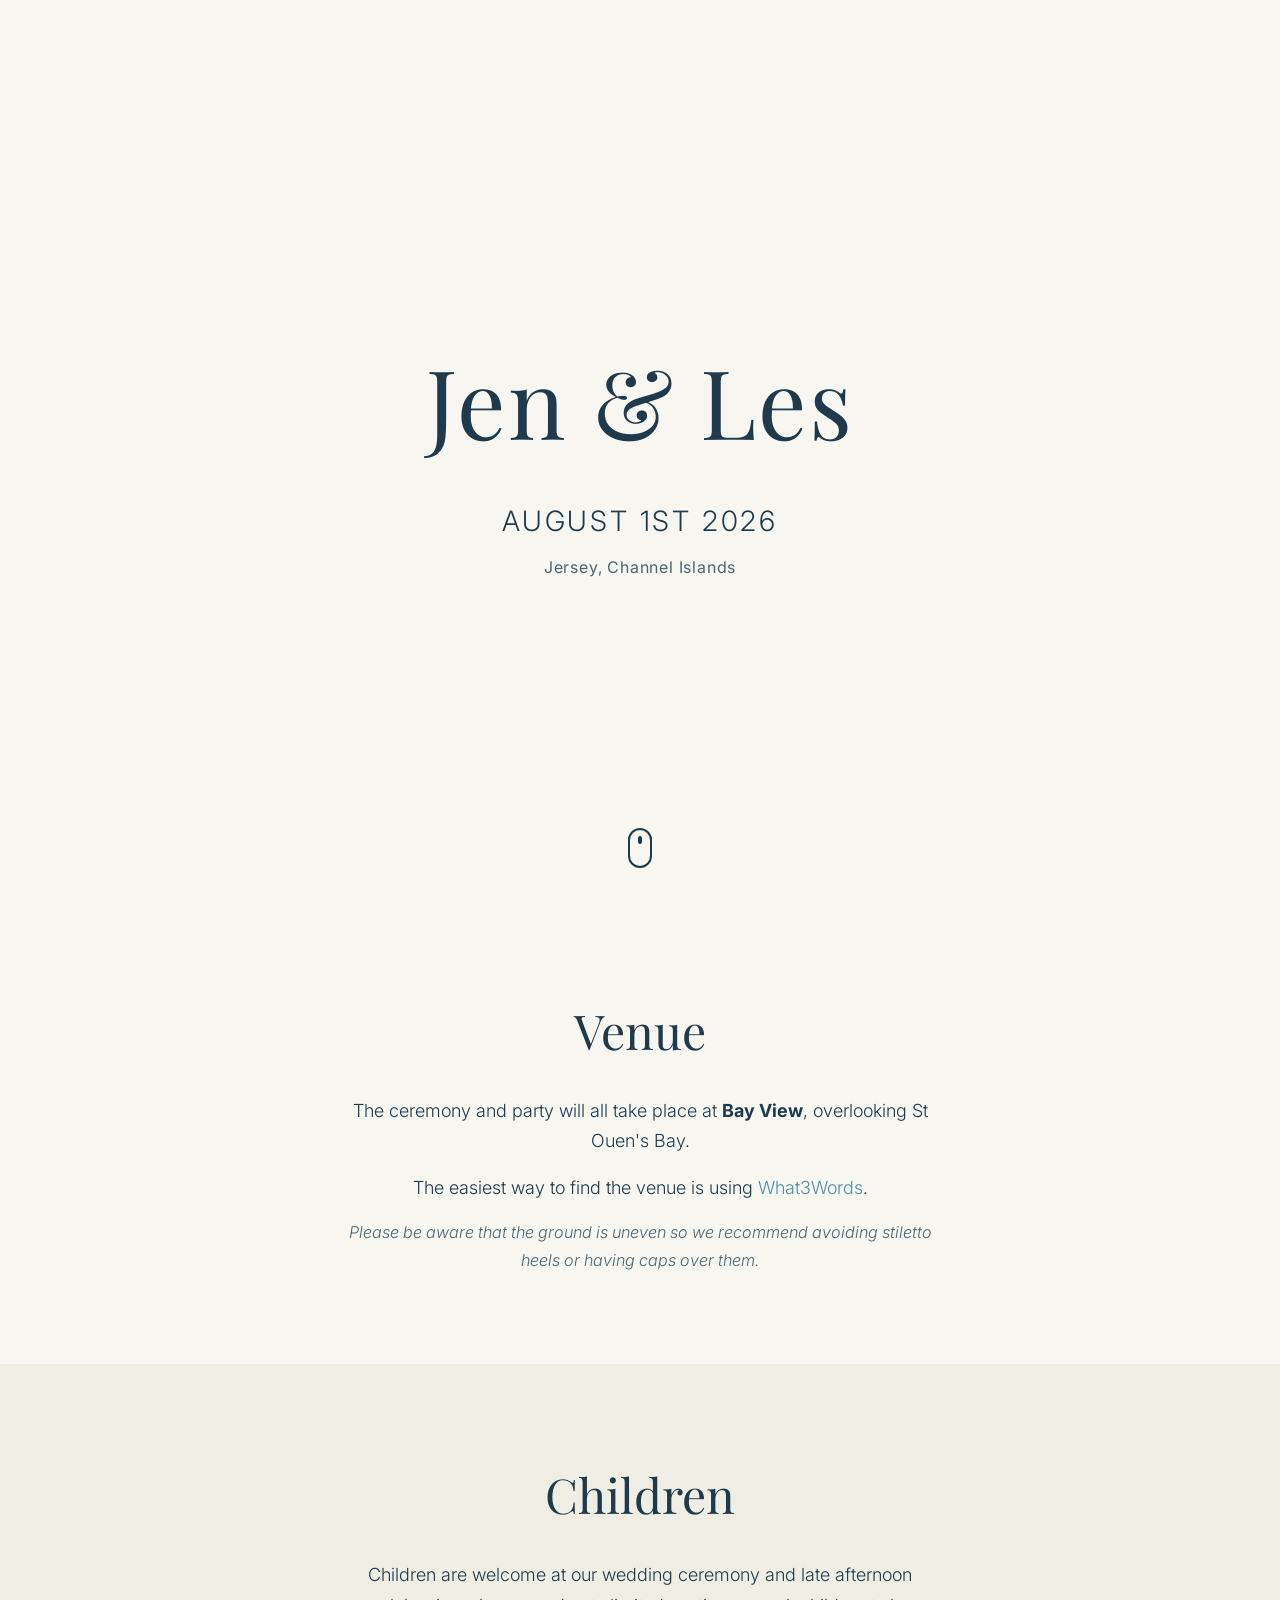
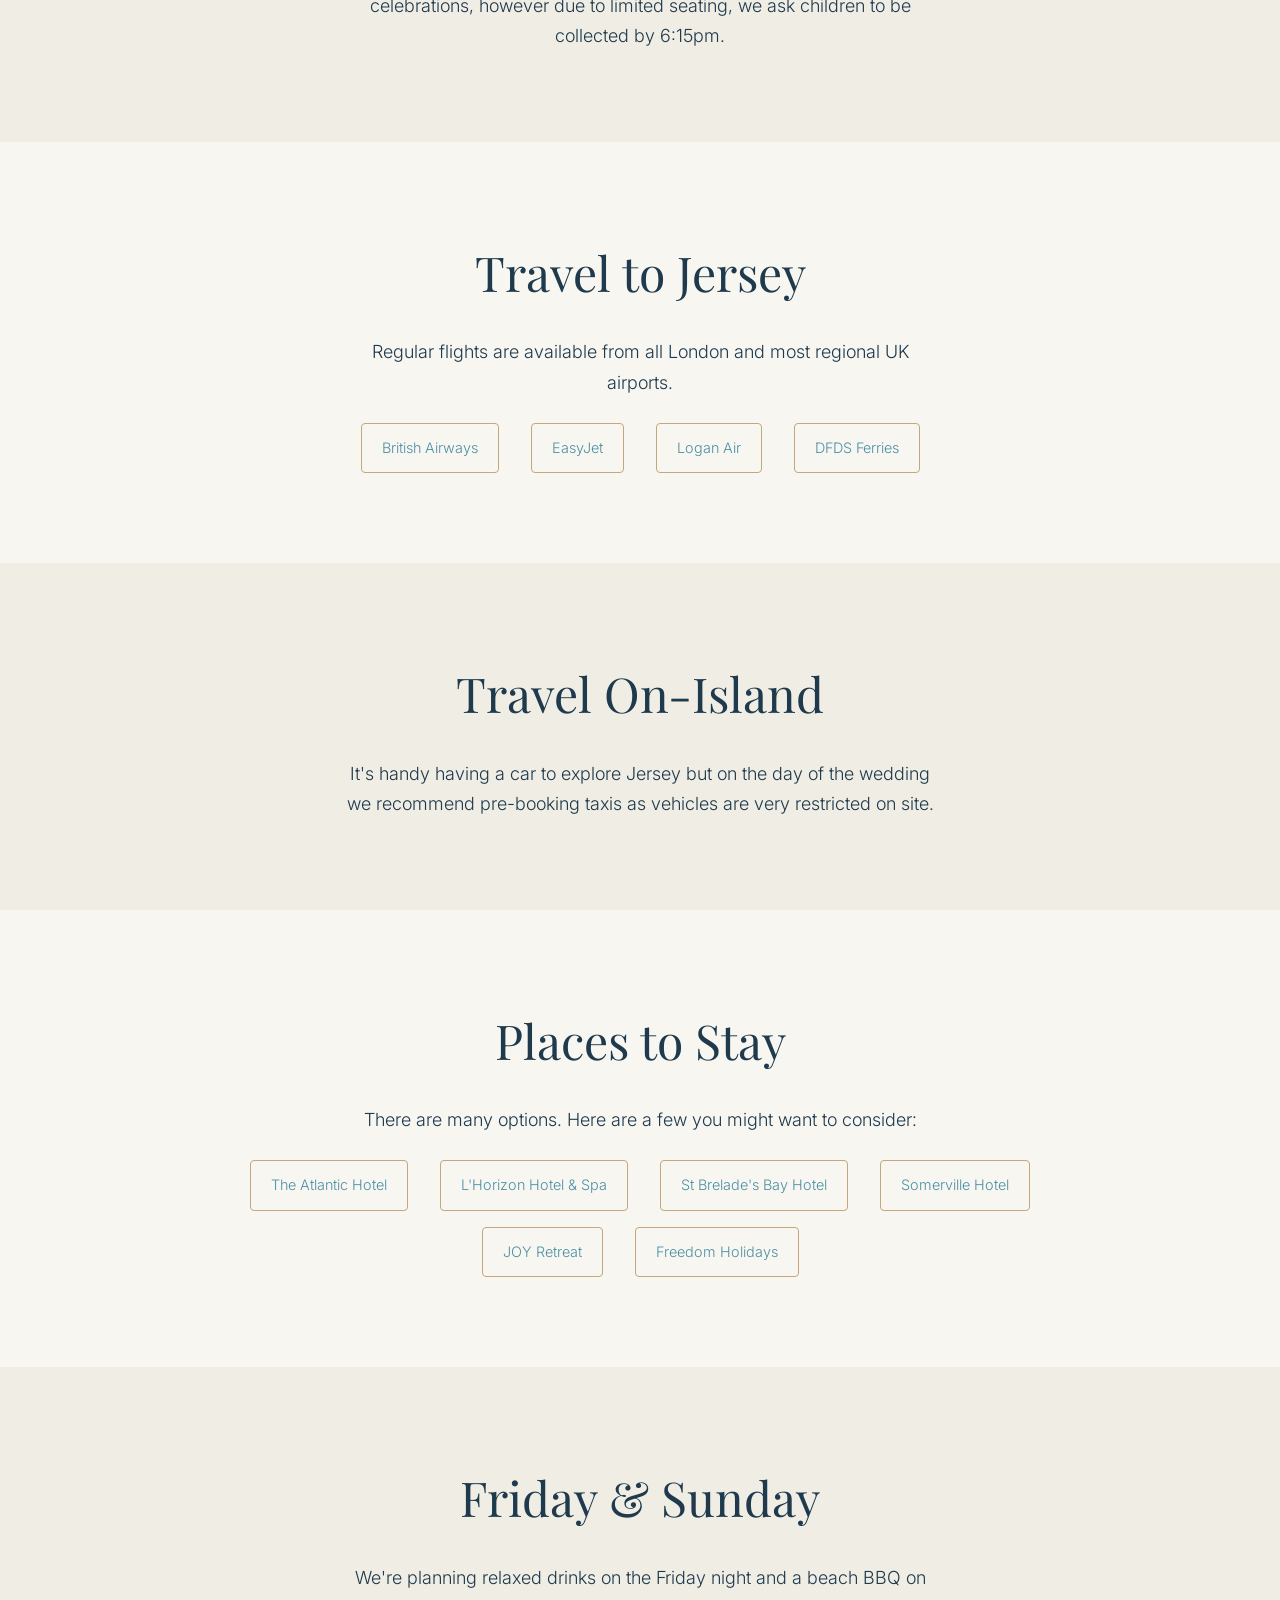
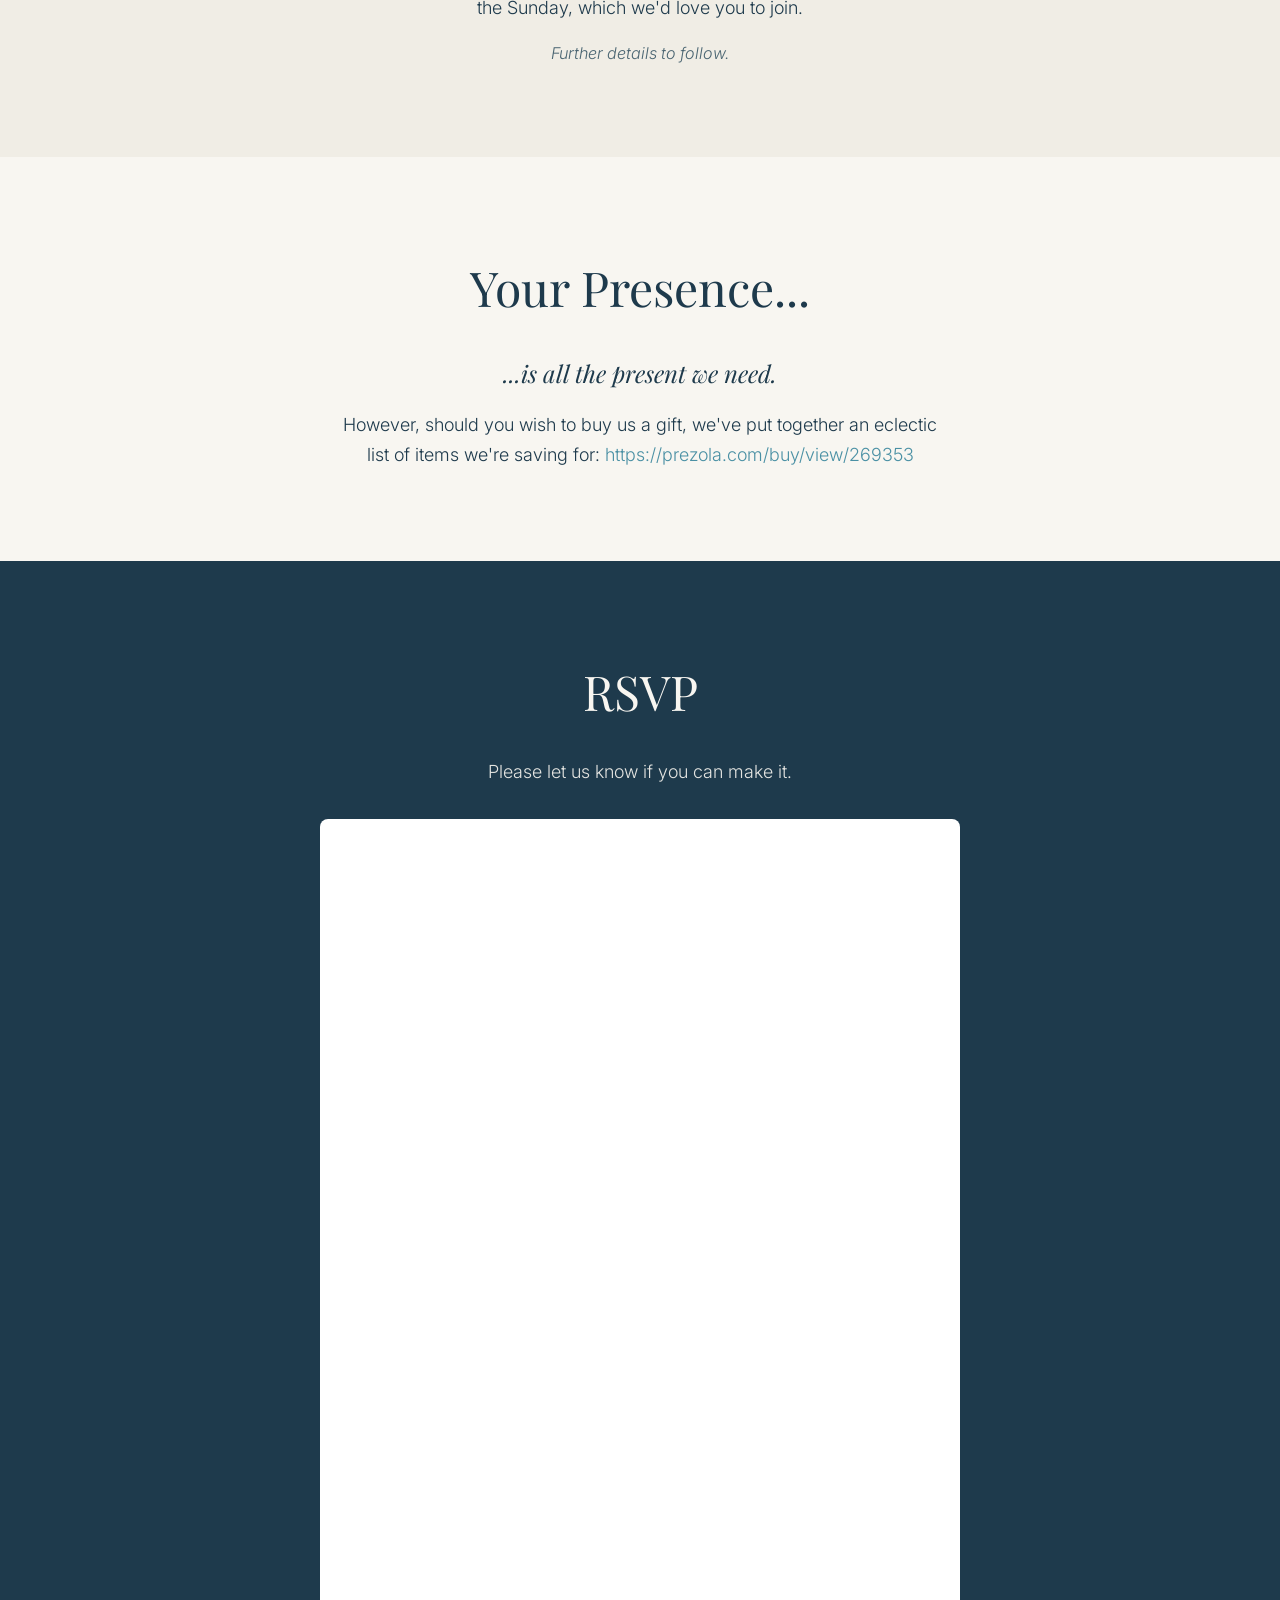
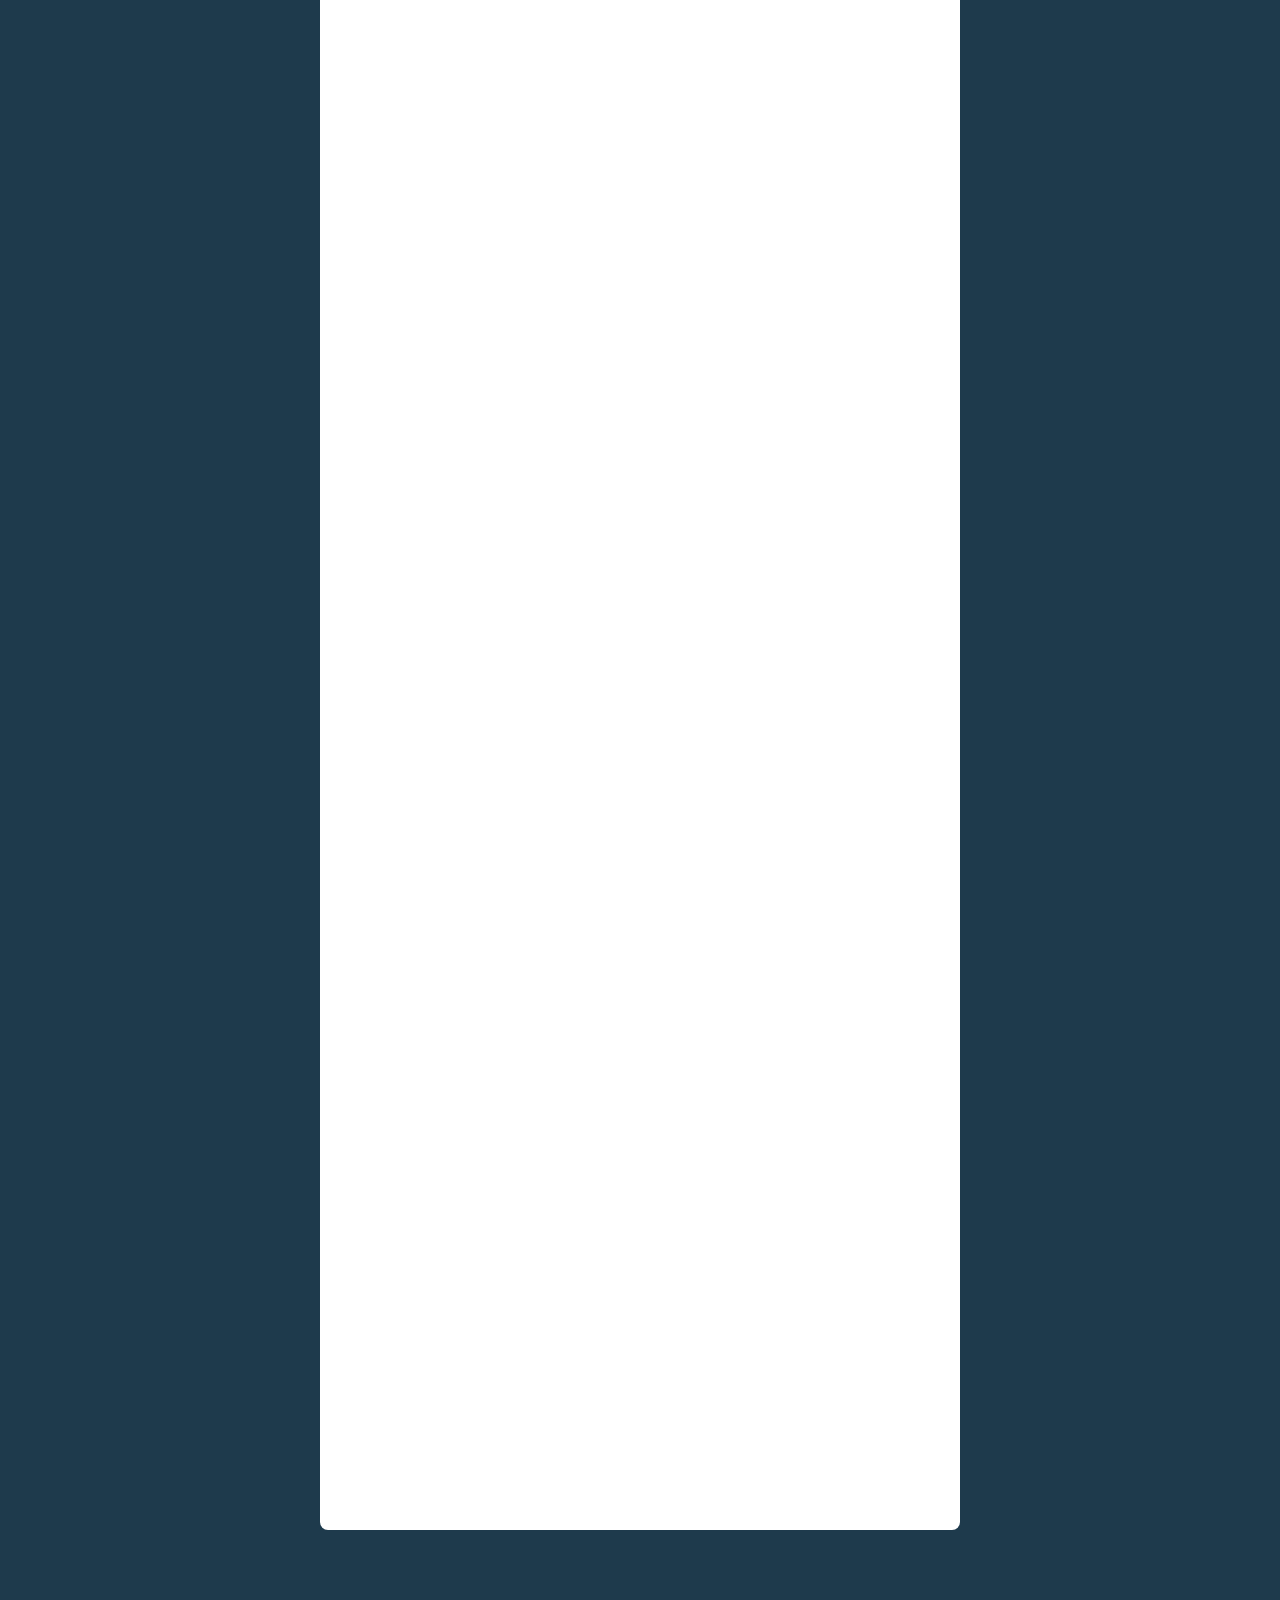
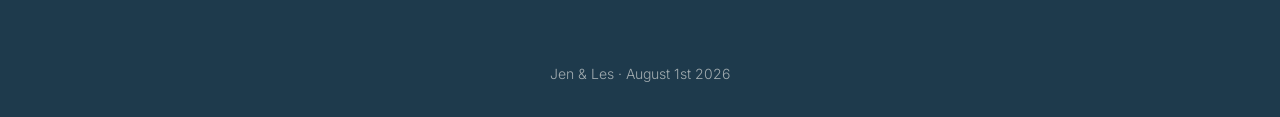
==== commit 385f5192: "Adding responsive images" ====
--- a/docs/index.html
+++ b/docs/index.html
@@ -25,7 +25,15 @@
   <!-- Hero Section -->
   <header class="hero" id="hero">
     <div class="hero-image-container">
-      <img src="assets/jersey_beach.jpg" alt="" class="hero-image">
+      <img
+        src="assets/jersey_beach-1500w.jpg"
+        srcset="assets/jersey_beach-600w.jpg 600w,
+                assets/jersey_beach-1000w.jpg 1000w,
+                assets/jersey_beach-1500w.jpg 1500w,
+                assets/jersey_beach-2000w.jpg 2000w"
+        sizes="100vw"
+        alt=""
+        class="hero-image">
     </div>
     <div class="hero-content">
       <h1 class="hero-names">Jen & Les</h1>
